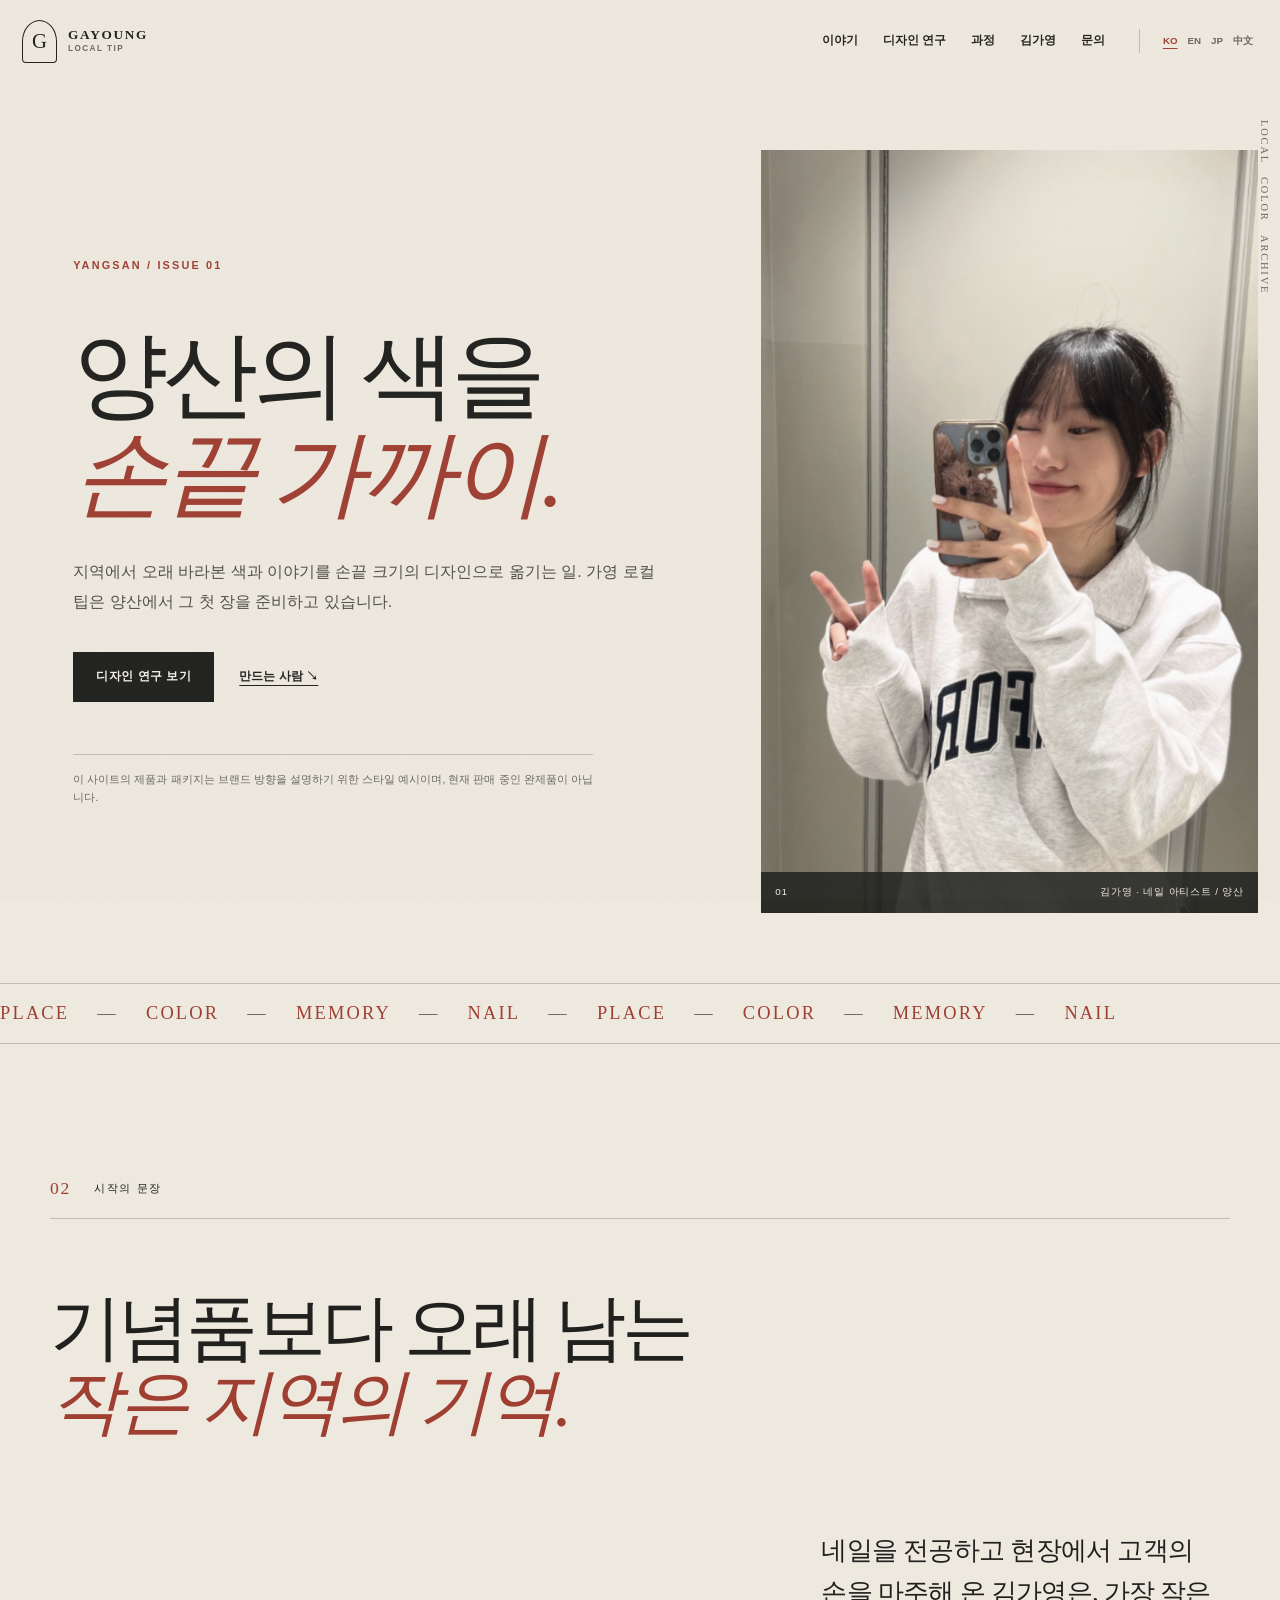
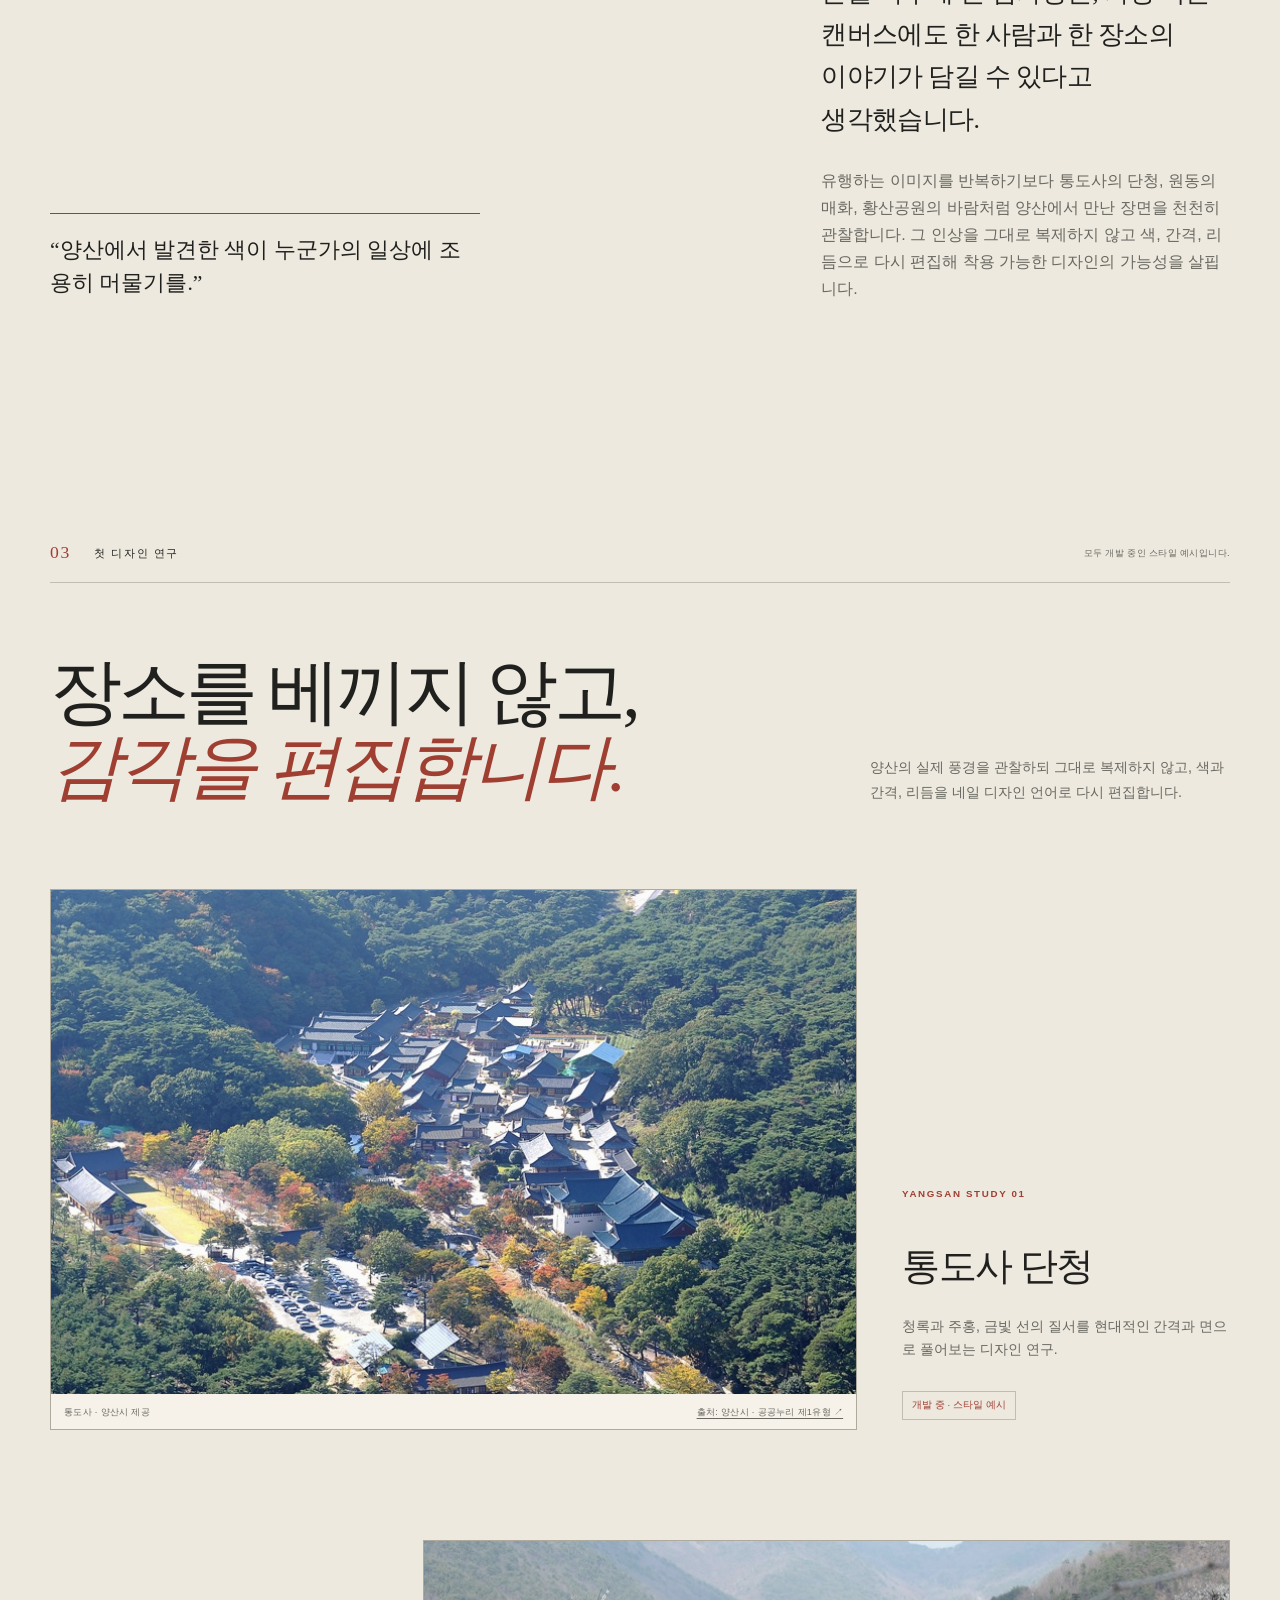
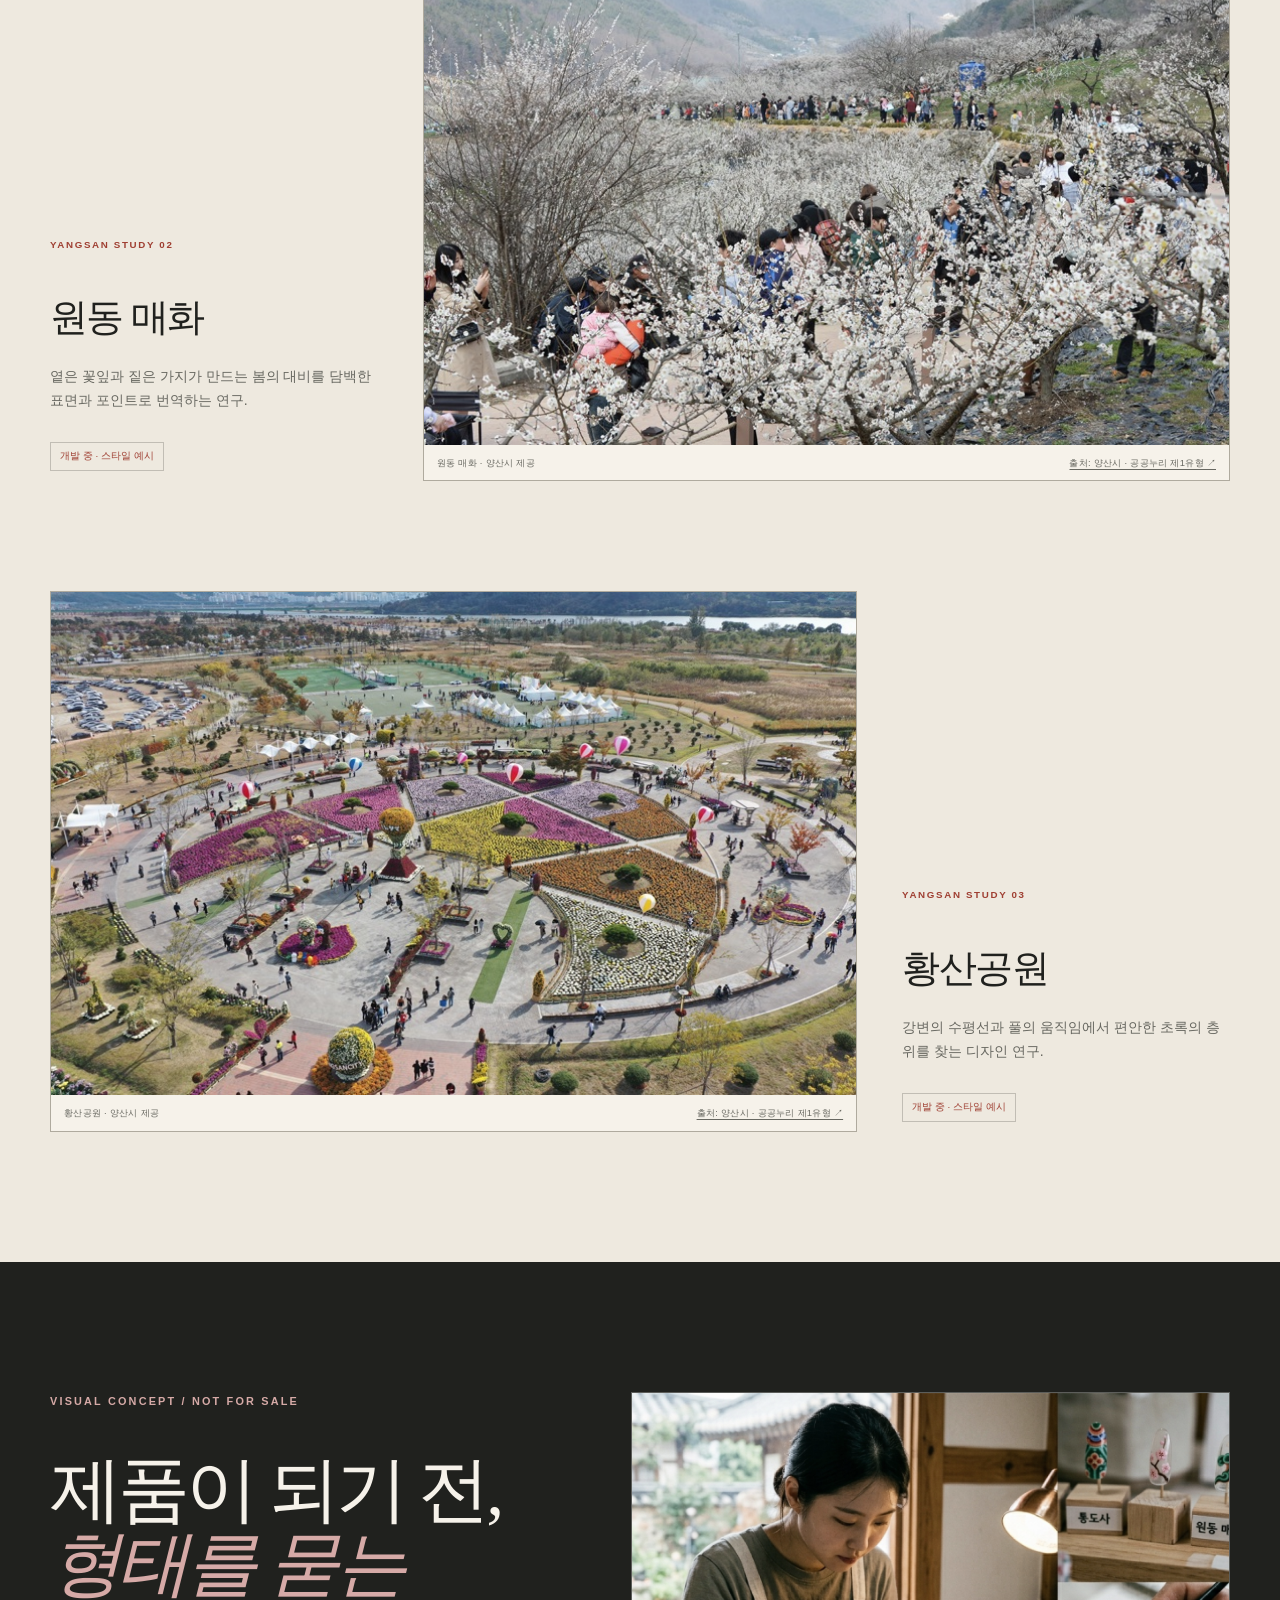
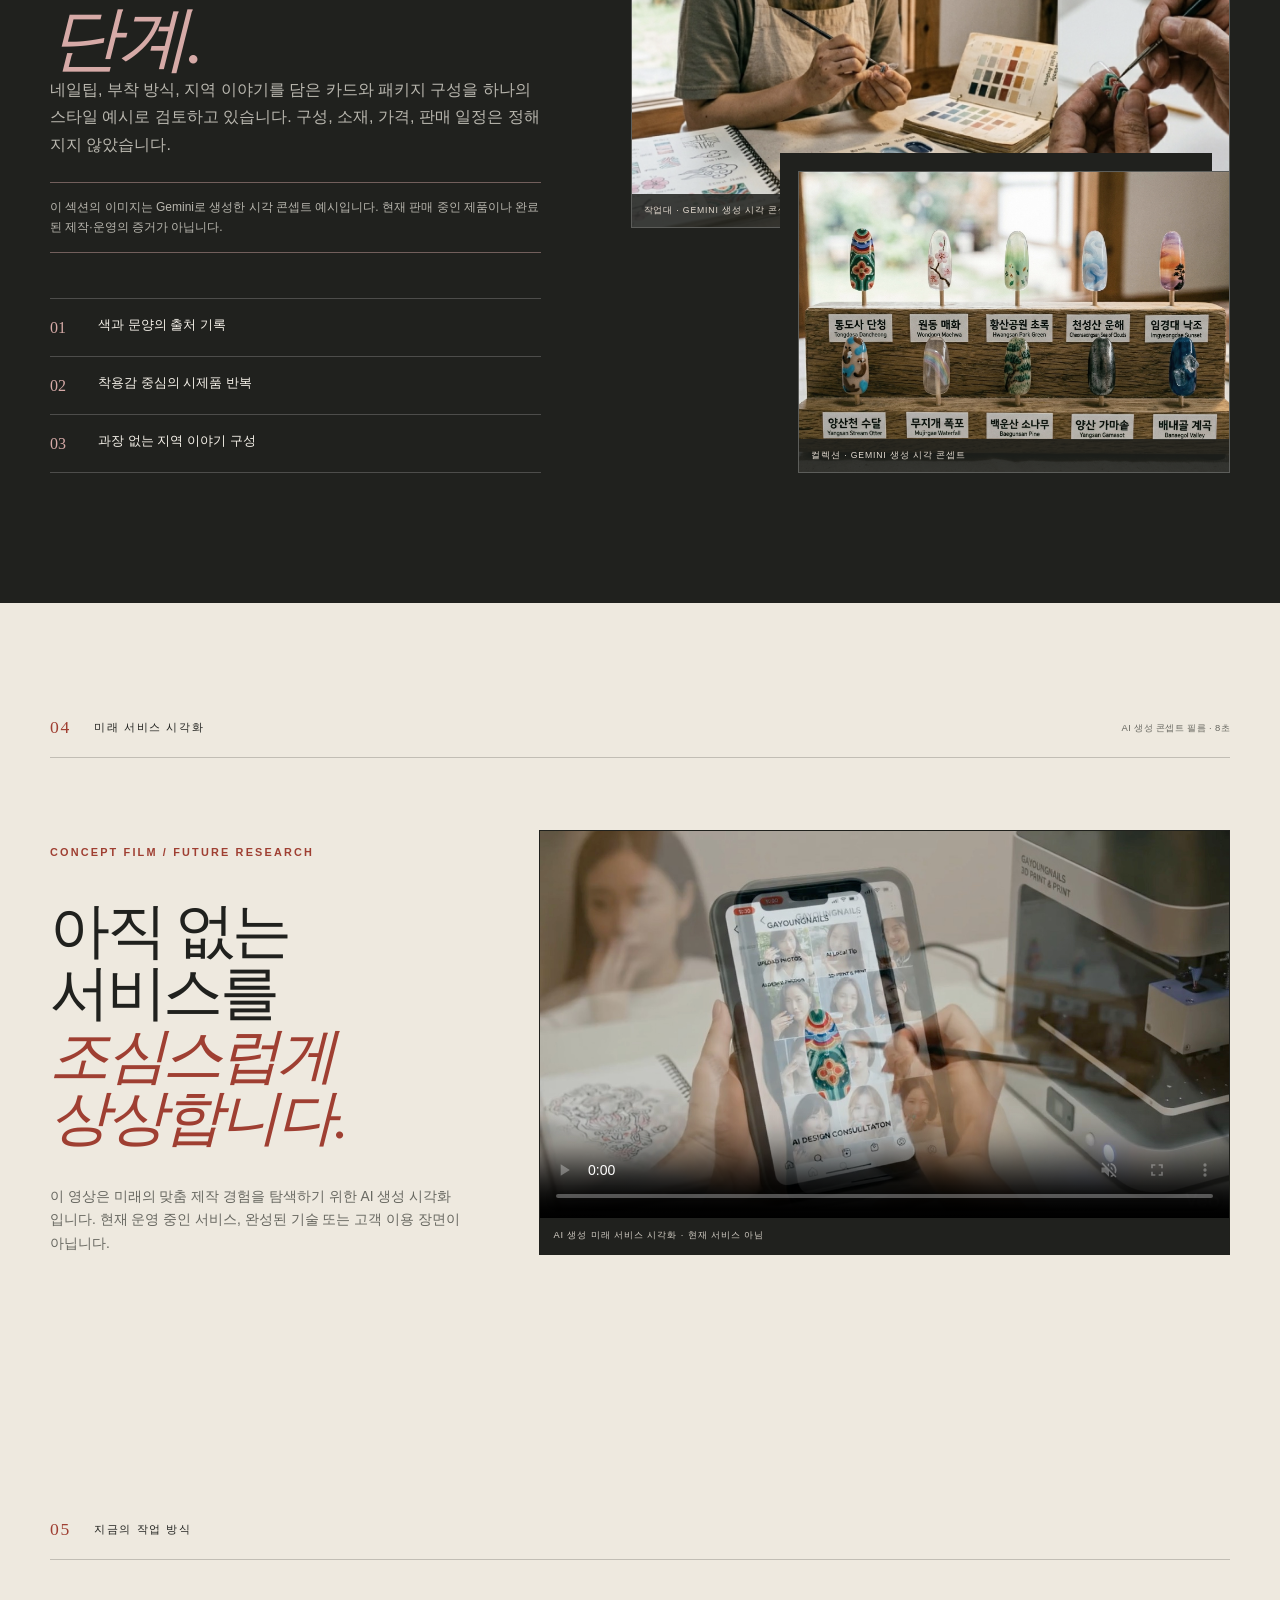
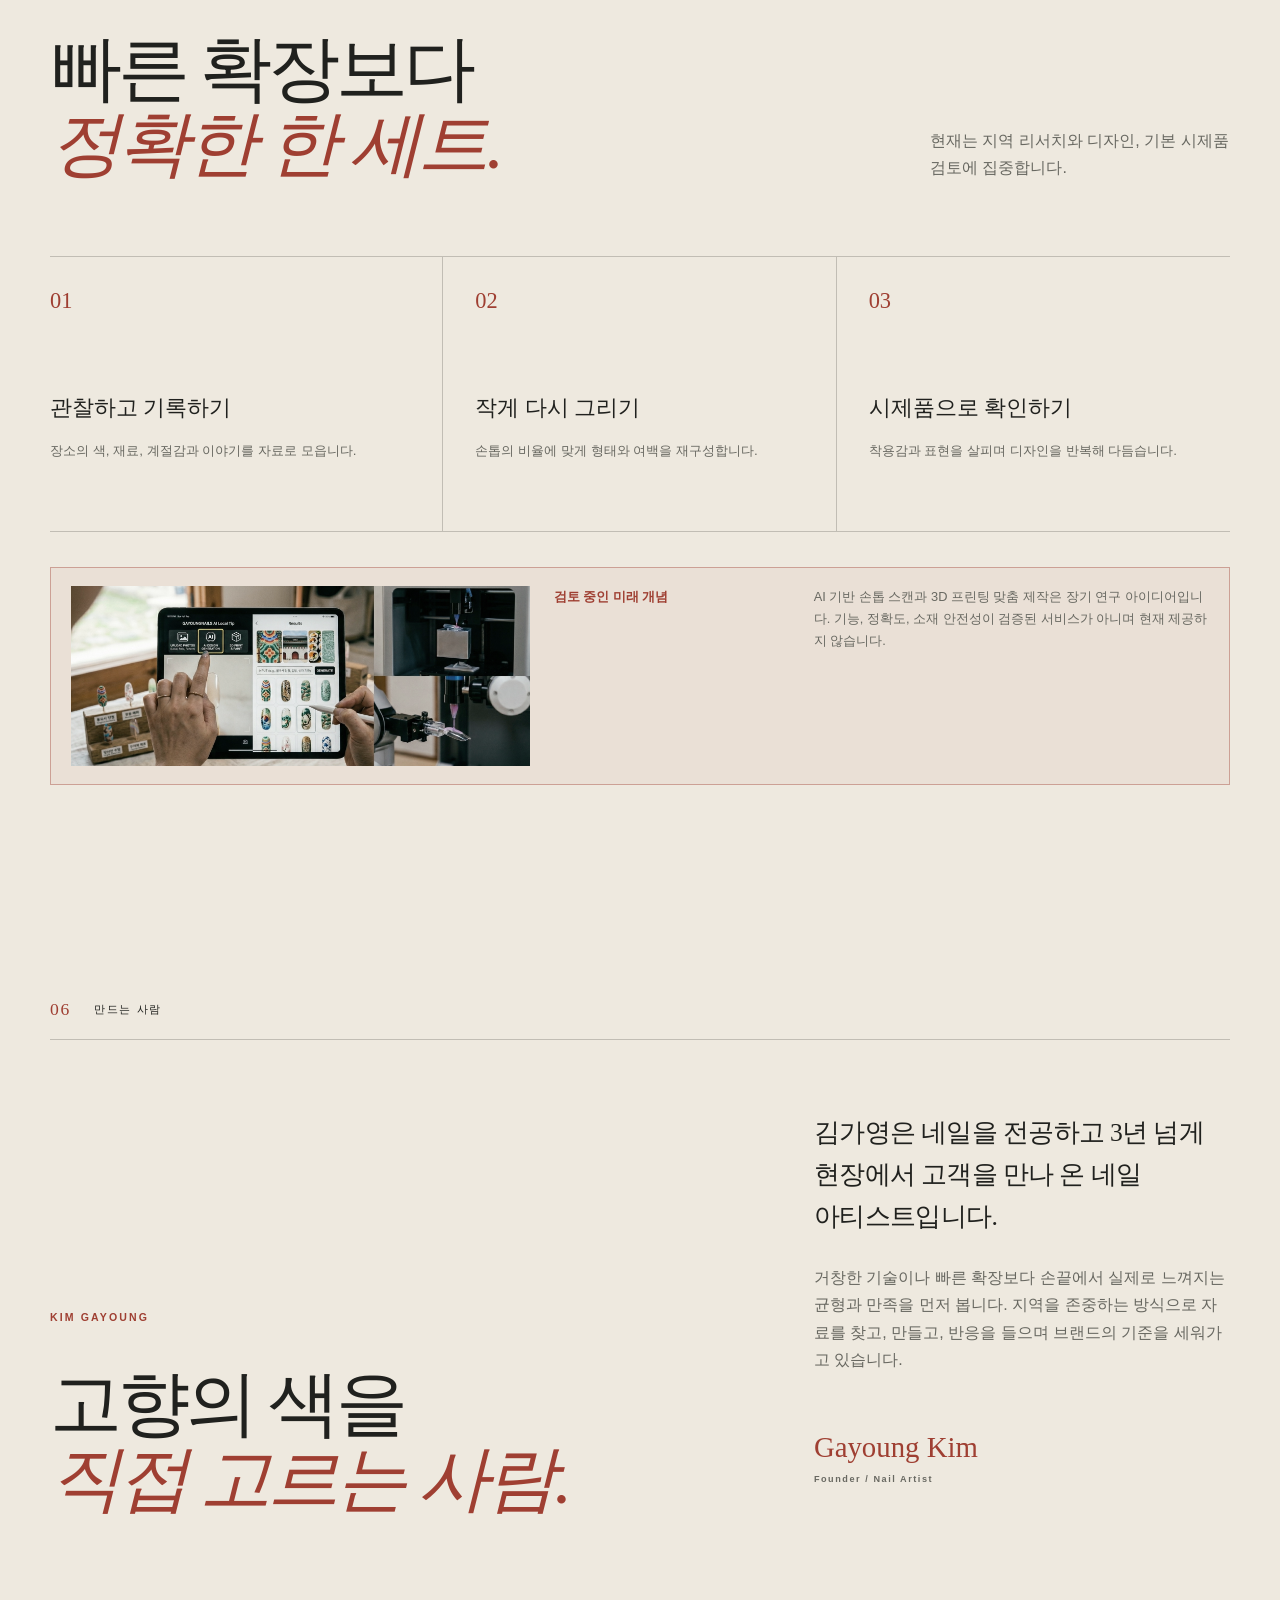
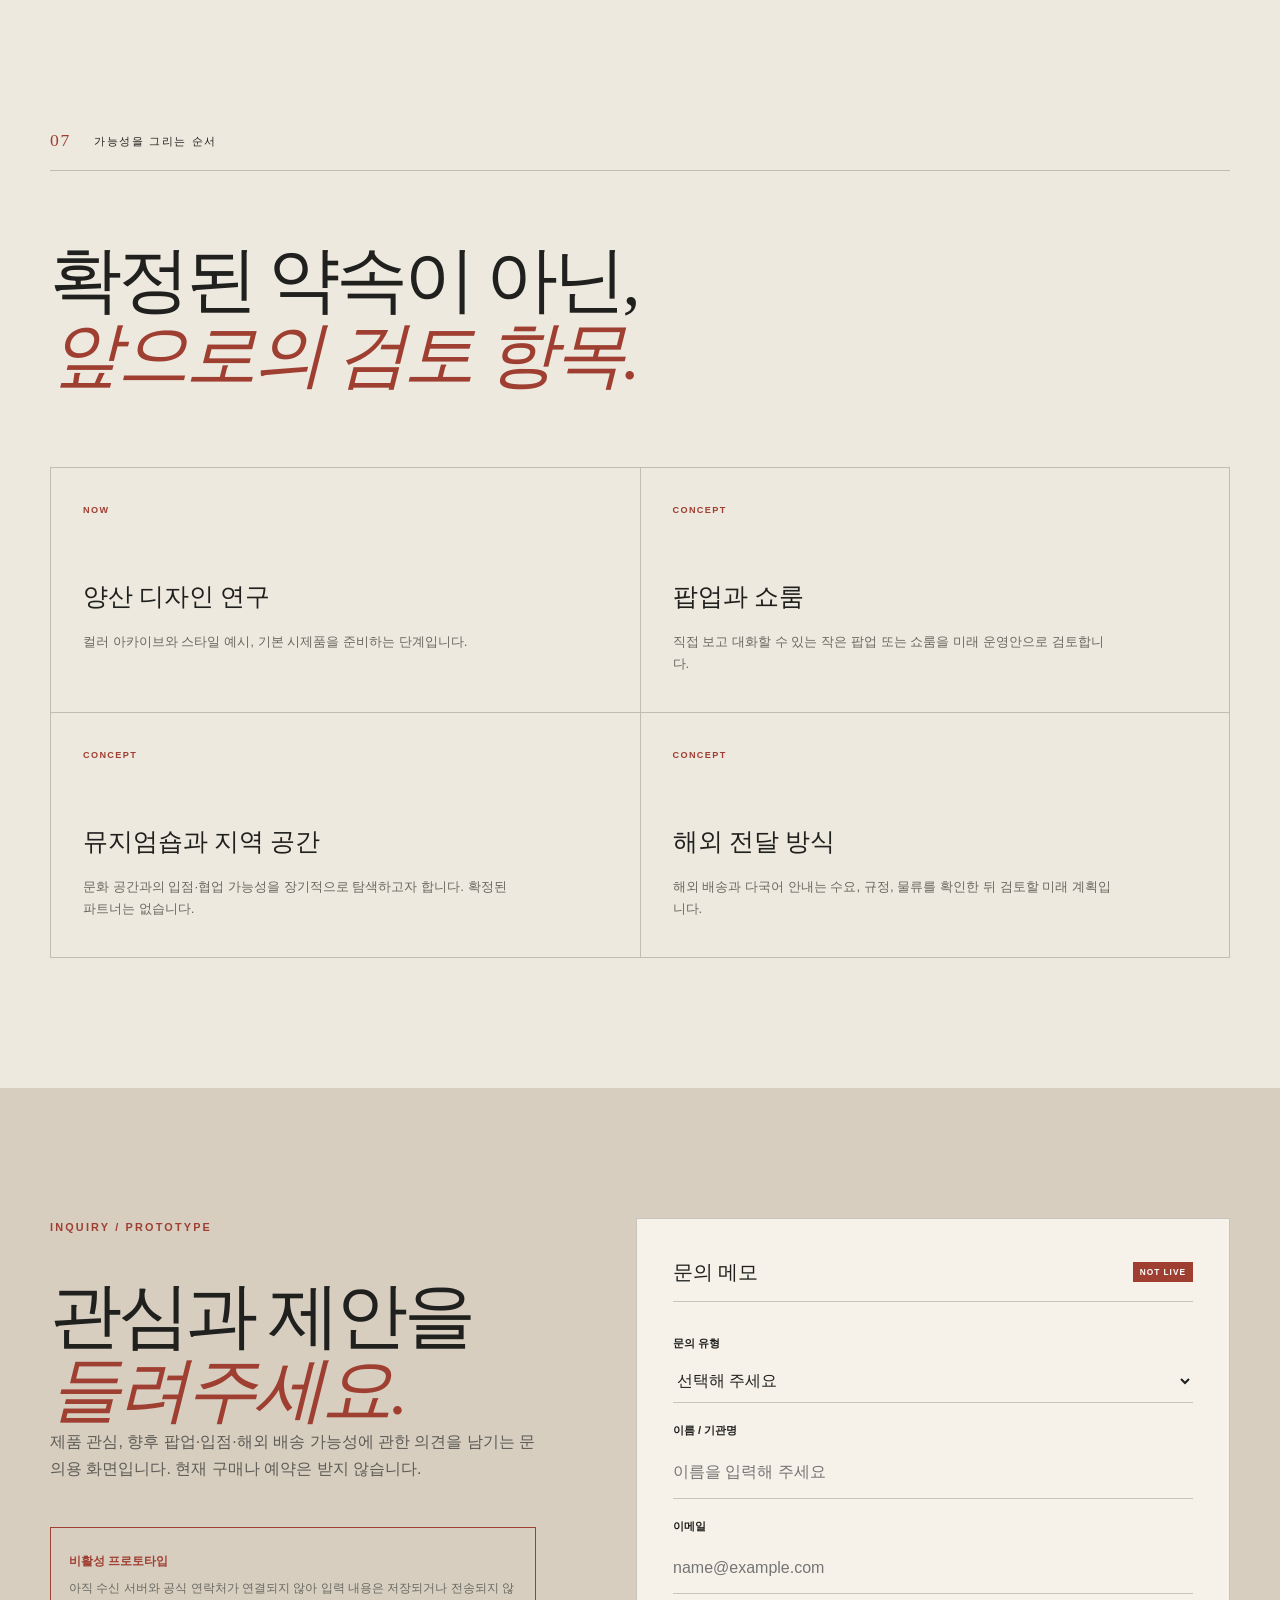
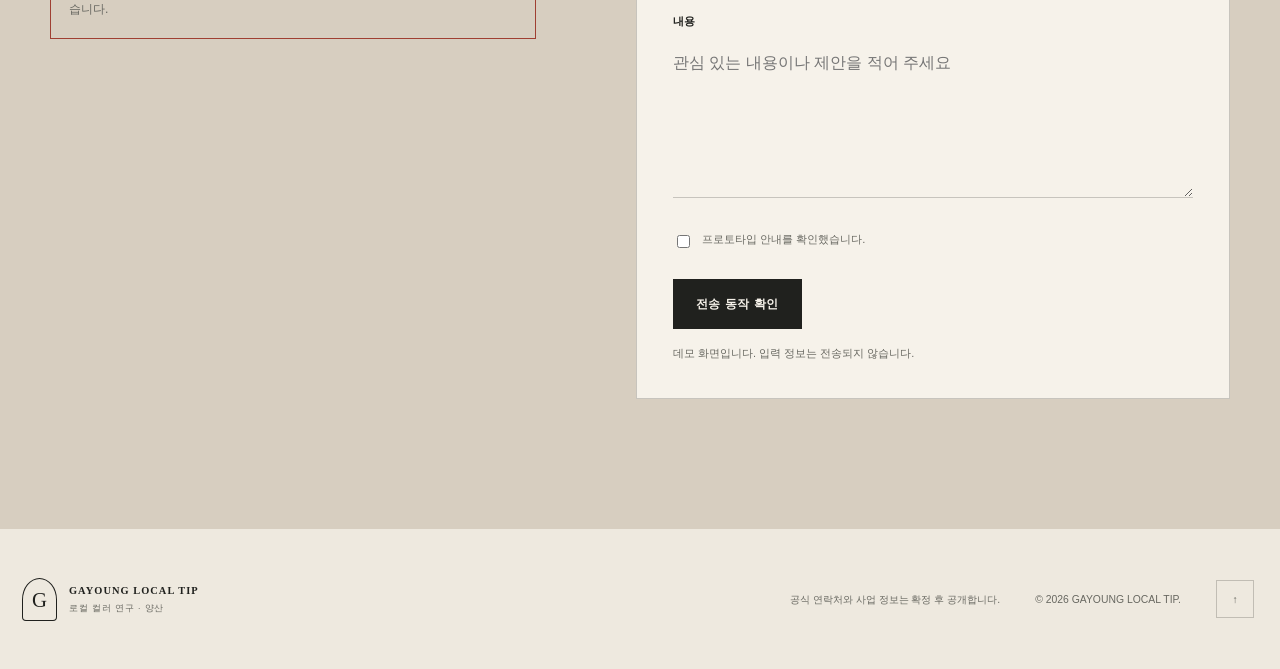
==== index.html @ 5ed727e4 "Prepare Gayoung Local Tip public site for deployment" ====
<!doctype html>
<html lang="ko">
<head>
  <meta charset="utf-8">
  <meta name="viewport" content="width=device-width, initial-scale=1">
  <title>가영 로컬 팁 — 양산의 색을 손끝 가까이</title>
  <meta name="description" content="양산의 색과 이야기를 네일 디자인으로 연구하는 가영 로컬 팁의 브랜드 소개와 문의용 프로토타입입니다.">
  <meta name="theme-color" content="#eee9df">
  <link rel="canonical" href="https://gayoungnail.com/">
  <meta property="og:type" content="website">
  <meta property="og:url" content="https://gayoungnail.com/">
  <meta property="og:title" content="가영 로컬 팁 — 양산의 색을 손끝 가까이">
  <meta property="og:description" content="양산의 색과 이야기를 손끝 크기의 디자인으로 연구합니다.">
  <meta property="og:image" content="https://gayoungnail.com/images/product-collection.jpg">
  <link rel="icon" href="assets/favicon.svg" type="image/svg+xml">
  <link rel="stylesheet" href="styles.css">
  <script src="app.js" defer></script>
</head>
<body>
  <a class="skip-link" href="#main" data-i18n="skip">본문으로 바로가기</a>

  <header class="site-header" id="top">
    <div class="nav-shell">
      <a class="brand" href="#top" data-i18n-aria="homeLabel" aria-label="가영 로컬 팁 홈">
        <span class="brand-mark">G</span>
        <span class="brand-name">GAYOUNG<br><small>LOCAL TIP</small></span>
      </a>

      <button class="menu-toggle" type="button" aria-expanded="false" aria-controls="site-nav">
        <span></span><span></span><span class="sr-only" data-i18n="menu">메뉴</span>
      </button>

      <nav id="site-nav" aria-label="주요 메뉴" data-i18n-aria="navLabel">
        <a href="#story" data-i18n="navStory">이야기</a>
        <a href="#studies" data-i18n="navStudies">디자인 연구</a>
        <a href="#process" data-i18n="navProcess">과정</a>
        <a href="#founder" data-i18n="navFounder">김가영</a>
        <a href="#inquiry" data-i18n="navInquiry">문의</a>
      </nav>

      <div class="language" aria-label="언어 선택" data-i18n-aria="languageLabel">
        <button class="active" type="button" data-lang="ko" aria-pressed="true">KO</button>
        <button type="button" data-lang="en" aria-pressed="false">EN</button>
        <button type="button" data-lang="ja" aria-pressed="false">JP</button>
        <button type="button" data-lang="zh-CN" aria-pressed="false">中文</button>
      </div>
    </div>
  </header>

  <main id="main">
    <section class="hero" aria-labelledby="hero-title">
      <div class="hero-copy reveal">
        <p class="issue">YANGSAN / ISSUE 01</p>
        <h1 id="hero-title" data-i18n-html="heroTitle"><span class="title-line">양산의 색을</span><span class="title-line"><em>손끝 가까이.</em></span></h1>
        <p class="hero-lead" data-i18n="heroLead">지역에서 오래 바라본 색과 이야기를 손끝 크기의 디자인으로 옮기는 일. 가영 로컬 팁은 양산에서 그 첫 장을 준비하고 있습니다.</p>
        <div class="hero-actions">
          <a class="button dark" href="#studies" data-i18n="heroPrimary">디자인 연구 보기</a>
          <a class="text-link" href="#founder" data-i18n="heroSecondary">만드는 사람 ↘</a>
        </div>
        <p class="proof-note" data-i18n="heroNote">이 사이트의 제품과 패키지는 브랜드 방향을 설명하기 위한 스타일 예시이며, 현재 판매 중인 완제품이 아닙니다.</p>
      </div>

      <figure class="hero-portrait reveal">
        <div class="portrait-frame">
          <img src="images/gayoung-founder.jpg" alt="네일 아티스트 김가영의 초상" data-i18n-alt="founderAlt" width="1200" height="1842">
        </div>
        <figcaption><span>01</span><span data-i18n="portraitCaption">김가영 · 네일 아티스트 / 양산</span></figcaption>
      </figure>

      <div class="hero-index" aria-hidden="true"><span>LOCAL</span><span>COLOR</span><span>ARCHIVE</span></div>
    </section>

    <section class="ticker" aria-label="브랜드 키워드">
      <div><span>PLACE</span><i>—</i><span>COLOR</span><i>—</i><span>MEMORY</span><i>—</i><span>NAIL</span><i>—</i><span>PLACE</span><i>—</i><span>COLOR</span><i>—</i><span>MEMORY</span><i>—</i><span>NAIL</span></div>
    </section>

    <section class="story section" id="story">
      <header class="section-label reveal">
        <span>02</span>
        <p data-i18n="storyLabel">시작의 문장</p>
      </header>
      <div class="story-layout">
        <h2 class="reveal" data-i18n-html="storyTitle"><span class="title-line">기념품보다 오래 남는</span><span class="title-line"><em>작은 지역의 기억.</em></span></h2>
        <div class="story-copy reveal">
          <p class="lead" data-i18n="storyLead">네일을 전공하고 현장에서 고객의 손을 마주해 온 김가영은, 가장 작은 캔버스에도 한 사람과 한 장소의 이야기가 담길 수 있다고 생각했습니다.</p>
          <p data-i18n="storyBody">유행하는 이미지를 반복하기보다 통도사의 단청, 원동의 매화, 황산공원의 바람처럼 양산에서 만난 장면을 천천히 관찰합니다. 그 인상을 그대로 복제하지 않고 색, 간격, 리듬으로 다시 편집해 착용 가능한 디자인의 가능성을 살핍니다.</p>
        </div>
        <blockquote class="reveal" data-i18n="storyQuote">“양산에서 발견한 색이 누군가의 일상에 조용히 머물기를.”</blockquote>
      </div>
    </section>

    <section class="studies section" id="studies">
      <header class="section-label reveal">
        <span>03</span>
        <p data-i18n="studiesLabel">첫 디자인 연구</p>
        <small data-i18n="studiesAside">모두 개발 중인 스타일 예시입니다.</small>
      </header>

      <div class="studies-intro reveal">
        <h2 data-i18n-html="studiesTitle"><span class="title-line">장소를 베끼지 않고,</span><span class="title-line"><em>감각을 편집합니다.</em></span></h2>
        <p data-i18n="studiesIntro">양산의 실제 풍경을 관찰하되 그대로 복제하지 않고, 색과 간격, 리듬을 네일 디자인 언어로 다시 편집합니다.</p>
      </div>

      <div class="study-list">
        <article class="study study-a reveal">
          <figure class="study-art place-photo"><img src="images/place-tongdosa.jpg" alt="통도사의 단청과 건축 색채" data-i18n-alt="place1Alt" width="800" height="500" loading="lazy"><figcaption><span data-i18n="place1Caption">통도사 · 양산시 제공</span><a href="https://www.yangsan.go.kr/job/contents.do?mid=0303070105" target="_blank" rel="license noopener" data-i18n="photoLicense">출처: 양산시 · 공공누리 제1유형 ↗</a></figcaption></figure>
          <div class="study-copy"><p>YANGSAN STUDY 01</p><h3 data-i18n="study1Title">통도사 단청</h3><p data-i18n="study1Body">청록과 주홍, 금빛 선의 질서를 현대적인 간격과 면으로 풀어보는 디자인 연구.</p><span class="tag" data-i18n="development">개발 중 · 스타일 예시</span></div>
        </article>

        <article class="study study-b reveal">
          <figure class="study-art place-photo"><img src="images/place-wondong.jpg" alt="원동의 매화가 핀 봄 풍경" data-i18n-alt="place2Alt" width="800" height="500" loading="lazy"><figcaption><span data-i18n="place2Caption">원동 매화 · 양산시 제공</span><a href="https://www.yangsan.go.kr/job/contents.do?mid=0303070105" target="_blank" rel="license noopener" data-i18n="photoLicense">출처: 양산시 · 공공누리 제1유형 ↗</a></figcaption></figure>
          <div class="study-copy"><p>YANGSAN STUDY 02</p><h3 data-i18n="study2Title">원동 매화</h3><p data-i18n="study2Body">옅은 꽃잎과 짙은 가지가 만드는 봄의 대비를 담백한 표면과 포인트로 번역하는 연구.</p><span class="tag" data-i18n="development">개발 중 · 스타일 예시</span></div>
        </article>

        <article class="study study-c reveal">
          <figure class="study-art place-photo"><img src="images/place-hwangsan.jpg" alt="황산공원의 강변과 초록 풍경" data-i18n-alt="place3Alt" width="800" height="500" loading="lazy"><figcaption><span data-i18n="place3Caption">황산공원 · 양산시 제공</span><a href="https://www.yangsan.go.kr/job/contents.do?mid=0303070105" target="_blank" rel="license noopener" data-i18n="photoLicense">출처: 양산시 · 공공누리 제1유형 ↗</a></figcaption></figure>
          <div class="study-copy"><p>YANGSAN STUDY 03</p><h3 data-i18n="study3Title">황산공원</h3><p data-i18n="study3Body">강변의 수평선과 풀의 움직임에서 편안한 초록의 층위를 찾는 디자인 연구.</p><span class="tag" data-i18n="development">개발 중 · 스타일 예시</span></div>
        </article>
      </div>
    </section>

    <section class="object-study" aria-labelledby="object-title">
      <div class="object-inner section">
        <div class="object-copy reveal">
          <p class="kicker">VISUAL CONCEPT / NOT FOR SALE</p>
          <h2 id="object-title" data-i18n-html="objectTitle"><span class="title-line">제품이 되기 전,</span><span class="title-line"><em>형태를 묻는 단계.</em></span></h2>
          <p data-i18n="objectBody">네일팁, 부착 방식, 지역 이야기를 담은 카드와 패키지 구성을 하나의 스타일 예시로 검토하고 있습니다. 구성, 소재, 가격, 판매 일정은 정해지지 않았습니다.</p>
          <p class="concept-disclosure" data-i18n="conceptDisclosure">이 섹션의 이미지는 Gemini로 생성한 시각 콘셉트 예시입니다. 현재 판매 중인 제품이나 완료된 제작·운영의 증거가 아닙니다.</p>
          <dl>
            <div><dt>01</dt><dd data-i18n="object1">색과 문양의 출처 기록</dd></div>
            <div><dt>02</dt><dd data-i18n="object2">착용감 중심의 시제품 반복</dd></div>
            <div><dt>03</dt><dd data-i18n="object3">과장 없는 지역 이야기 구성</dd></div>
          </dl>
        </div>
        <div class="concept-gallery reveal" aria-label="Gemini 생성 제품 시각 콘셉트 예시" data-i18n-aria="packageLabel">
          <figure class="concept-image concept-image-main"><img src="images/product-workbench.jpg" alt="작업대 위 네일 디자인 도구와 콘셉트 오브젝트" data-i18n-alt="workbenchAlt" width="1800" height="982" loading="lazy"><figcaption data-i18n="workbenchCaption">WORKBENCH · GEMINI-GENERATED VISUAL CONCEPT</figcaption></figure>
          <figure class="concept-image concept-image-detail"><img src="images/product-collection.jpg" alt="양산의 색을 표현한 네일 컬렉션 콘셉트" data-i18n-alt="collectionAlt" width="2000" height="1091" loading="lazy"><figcaption data-i18n="collectionCaption">COLLECTION · GEMINI-GENERATED VISUAL CONCEPT</figcaption></figure>
        </div>
      </div>
    </section>

    <section class="concept-film section" aria-labelledby="film-title">
      <header class="section-label reveal"><span>04</span><p data-i18n="filmLabel">미래 서비스 시각화</p><small data-i18n="filmAside">AI 생성 콘셉트 필름 · 8초</small></header>
      <div class="film-layout">
        <div class="film-copy reveal"><p class="kicker">CONCEPT FILM / FUTURE RESEARCH</p><h2 id="film-title" data-i18n-html="filmTitle"><span class="title-line">아직 없는 서비스를</span><span class="title-line"><em>조심스럽게 상상합니다.</em></span></h2><p data-i18n="filmBody">이 영상은 미래의 맞춤 제작 경험을 탐색하기 위한 AI 생성 시각화입니다. 현재 운영 중인 서비스, 완성된 기술 또는 고객 이용 장면이 아닙니다.</p></div>
        <figure class="film-frame reveal"><video controls muted playsinline preload="metadata" poster="images/concept-film-poster.jpg" aria-label="AI 생성 미래 서비스 콘셉트 필름" data-i18n-aria="filmAria"><source src="media/gayoung-concept-film.mp4" type="video/mp4"><span data-i18n="videoFallback">브라우저에서 영상을 재생할 수 없습니다.</span></video><figcaption data-i18n="filmCaption">AI-generated future-service visualization · not a current service</figcaption></figure>
      </div>
    </section>

    <section class="process section" id="process">
      <header class="section-label reveal">
        <span>05</span>
        <p data-i18n="processLabel">지금의 작업 방식</p>
      </header>
      <div class="process-head reveal">
        <h2 data-i18n-html="processTitle"><span class="title-line">빠른 확장보다</span><span class="title-line"><em>정확한 한 세트.</em></span></h2>
        <p data-i18n="processIntro">현재는 지역 리서치와 디자인, 기본 시제품 검토에 집중합니다.</p>
      </div>
      <ol class="process-grid">
        <li class="reveal"><span>01</span><h3 data-i18n="process1Title">관찰하고 기록하기</h3><p data-i18n="process1Body">장소의 색, 재료, 계절감과 이야기를 자료로 모읍니다.</p></li>
        <li class="reveal"><span>02</span><h3 data-i18n="process2Title">작게 다시 그리기</h3><p data-i18n="process2Body">손톱의 비율에 맞게 형태와 여백을 재구성합니다.</p></li>
        <li class="reveal"><span>03</span><h3 data-i18n="process3Title">시제품으로 확인하기</h3><p data-i18n="process3Body">착용감과 표현을 살피며 디자인을 반복해 다듬습니다.</p></li>
      </ol>
      <aside class="future-note reveal">
        <img src="images/future-ai-print-concept.jpg" alt="AI 손톱 스캔과 3D 프린팅을 상상한 미래 연구 콘셉트" data-i18n-alt="futureAlt" width="1800" height="982" loading="lazy">
        <p><strong data-i18n="futureTitle">검토 중인 미래 개념</strong><span data-i18n="futureBody">AI 기반 손톱 스캔과 3D 프린팅 맞춤 제작은 장기 연구 아이디어입니다. 기능, 정확도, 소재 안전성이 검증된 서비스가 아니며 현재 제공하지 않습니다.</span></p>
      </aside>
    </section>

    <section class="founder section" id="founder">
      <header class="section-label reveal">
        <span>06</span>
        <p data-i18n="founderLabel">만드는 사람</p>
      </header>
      <div class="founder-layout">
        <div class="founder-name reveal"><p>KIM GAYOUNG</p><h2 data-i18n-html="founderTitle"><span class="title-line">고향의 색을</span><span class="title-line"><em>직접 고르는 사람.</em></span></h2></div>
        <div class="founder-text reveal"><p class="lead" data-i18n="founderLead">김가영은 네일을 전공하고 3년 넘게 현장에서 고객을 만나 온 네일 아티스트입니다.</p><p data-i18n="founderBody">거창한 기술이나 빠른 확장보다 손끝에서 실제로 느껴지는 균형과 만족을 먼저 봅니다. 지역을 존중하는 방식으로 자료를 찾고, 만들고, 반응을 들으며 브랜드의 기준을 세워가고 있습니다.</p><p class="signature">Gayoung Kim <span>Founder / Nail Artist</span></p></div>
      </div>
    </section>

    <section class="plans section" aria-labelledby="plans-title">
      <header class="section-label reveal"><span>07</span><p data-i18n="plansLabel">가능성을 그리는 순서</p></header>
      <h2 id="plans-title" class="reveal" data-i18n-html="plansTitle"><span class="title-line">확정된 약속이 아닌,</span><span class="title-line"><em>앞으로의 검토 항목.</em></span></h2>
      <div class="plan-grid">
        <article class="reveal"><span>NOW</span><h3 data-i18n="plan1Title">양산 디자인 연구</h3><p data-i18n="plan1Body">컬러 아카이브와 스타일 예시, 기본 시제품을 준비하는 단계입니다.</p></article>
        <article class="reveal"><span>CONCEPT</span><h3 data-i18n="plan2Title">팝업과 쇼룸</h3><p data-i18n="plan2Body">직접 보고 대화할 수 있는 작은 팝업 또는 쇼룸을 미래 운영안으로 검토합니다.</p></article>
        <article class="reveal"><span>CONCEPT</span><h3 data-i18n="plan3Title">뮤지엄숍과 지역 공간</h3><p data-i18n="plan3Body">문화 공간과의 입점·협업 가능성을 장기적으로 탐색하고자 합니다. 확정된 파트너는 없습니다.</p></article>
        <article class="reveal"><span>CONCEPT</span><h3 data-i18n="plan4Title">해외 전달 방식</h3><p data-i18n="plan4Body">해외 배송과 다국어 안내는 수요, 규정, 물류를 확인한 뒤 검토할 미래 계획입니다.</p></article>
      </div>
    </section>

    <section class="inquiry" id="inquiry">
      <div class="inquiry-inner section">
        <div class="inquiry-copy reveal">
          <p class="kicker">INQUIRY / PROTOTYPE</p>
          <h2 data-i18n-html="inquiryTitle"><span class="title-line">관심과 제안을</span><span class="title-line"><em>들려주세요.</em></span></h2>
          <p data-i18n="inquiryBody">제품 관심, 향후 팝업·입점·해외 배송 가능성에 관한 의견을 남기는 문의용 화면입니다. 현재 구매나 예약은 받지 않습니다.</p>
          <div class="notice"><strong data-i18n="prototypeTitle">비활성 프로토타입</strong><p data-i18n="prototypeBody">아직 수신 서버와 공식 연락처가 연결되지 않아 입력 내용은 저장되거나 전송되지 않습니다.</p></div>
        </div>

        <form class="inquiry-form reveal" id="inquiry-form" novalidate>
          <p class="form-top"><span data-i18n="formHeading">문의 메모</span><b>NOT LIVE</b></p>
          <label><span data-i18n="formType">문의 유형</span><select name="type" required><option value="" data-i18n="formSelect">선택해 주세요</option><option value="product" data-i18n="formProduct">제품 관심</option><option value="popup" data-i18n="formPopup">향후 팝업·쇼룸 제안</option><option value="placement" data-i18n="formPlacement">향후 입점·협업 제안</option><option value="delivery" data-i18n="formDelivery">향후 해외 배송 관심</option><option value="other" data-i18n="formOther">기타</option></select></label>
          <label><span data-i18n="formName">이름 / 기관명</span><input name="name" autocomplete="name" required data-i18n-placeholder="namePlaceholder" placeholder="이름을 입력해 주세요"></label>
          <label><span data-i18n="formEmail">이메일</span><input type="email" name="email" autocomplete="email" required placeholder="name@example.com"></label>
          <label><span data-i18n="formMessage">내용</span><textarea name="message" rows="5" required data-i18n-placeholder="messagePlaceholder" placeholder="관심 있는 내용이나 제안을 적어 주세요"></textarea></label>
          <label class="consent"><input type="checkbox" required><span data-i18n="formConsent">프로토타입 안내를 확인했습니다.</span></label>
          <button class="button dark" type="submit" data-i18n="formSubmit">전송 동작 확인</button>
          <p class="form-status" id="form-status" role="status" aria-live="polite" data-i18n="formStatus">데모 화면입니다. 입력 정보는 전송되지 않습니다.</p>
        </form>
      </div>
    </section>
  </main>

  <footer>
    <div class="footer-brand"><span class="brand-mark">G</span><div><strong>GAYOUNG LOCAL TIP</strong><small data-i18n="footerLine">LOCAL COLOR STUDY · YANGSAN</small></div></div>
    <p data-i18n="footerPending">공식 연락처와 사업 정보는 확정 후 공개합니다.</p>
    <p>© 2026 GAYOUNG LOCAL TIP.</p>
    <a href="#top" data-i18n-aria="topLabel" aria-label="맨 위로">↑</a>
  </footer>
</body>
</html>
---- styles.css ----
@charset "UTF-8";

:root{
  --paper:#eee9df;
  --paper-light:#f6f2ea;
  --ink:#20211e;
  --muted:#686861;
  --red:#9f3f32;
  --green:#405d52;
  --pink:#d6aaa7;
  --yellow:#cda75e;
  --line:rgba(32,33,30,.22);
  --serif:"Iowan Old Style","Palatino Linotype","Yu Mincho","Hiragino Mincho ProN","Noto Serif CJK KR","Noto Serif KR",Georgia,serif;
  --sans:-apple-system,BlinkMacSystemFont,"Apple SD Gothic Neo","Hiragino Kaku Gothic ProN","Yu Gothic","Microsoft YaHei","Noto Sans CJK KR","Noto Sans KR",Arial,sans-serif;
}

*{box-sizing:border-box}
html{scroll-behavior:smooth}
body{margin:0;background:var(--paper);color:var(--ink);font-family:var(--sans);font-size:16px;line-height:1.7;overflow-x:hidden}
body::before{position:fixed;inset:0;z-index:30;pointer-events:none;content:"";opacity:.07;background-image:url("data:image/svg+xml,%3Csvg xmlns='http://www.w3.org/2000/svg' width='120' height='120'%3E%3Cfilter id='n'%3E%3CfeTurbulence type='fractalNoise' baseFrequency='.85' numOctaves='3' stitchTiles='stitch'/%3E%3C/filter%3E%3Crect width='100%25' height='100%25' filter='url(%23n)' opacity='.7'/%3E%3C/svg%3E")}
a{color:inherit}
img{display:block;max-width:100%}
button,input,select,textarea{font:inherit}
button,a{-webkit-tap-highlight-color:transparent}
::selection{background:var(--pink);color:var(--ink)}
.sr-only{position:absolute;width:1px;height:1px;padding:0;margin:-1px;overflow:hidden;clip:rect(0,0,0,0);white-space:nowrap;border:0}
.skip-link{position:fixed;left:16px;top:-80px;z-index:100;padding:9px 14px;background:var(--ink);color:#fff;text-decoration:none}
.skip-link:focus{top:16px}
.section{width:min(1180px,calc(100% - 72px));margin-inline:auto;padding-block:130px}
.section-label{display:grid;grid-template-columns:44px 1fr auto;align-items:center;padding-bottom:14px;border-bottom:1px solid var(--line);margin-bottom:72px;font-size:.71rem;letter-spacing:.14em;text-transform:uppercase}
.section-label span{font-family:var(--serif);font-size:1.1rem;color:var(--red)}
.section-label p,.section-label small{margin:0}
.section-label small{color:var(--muted);letter-spacing:.04em;text-transform:none}
h1,h2,h3,p{margin-top:0}
h1,h2{font-family:var(--serif);font-weight:400;letter-spacing:-.055em;line-height:1.04;word-break:keep-all}
h1{font-size:clamp(4.2rem,7.4vw,7.8rem);margin-bottom:34px}
h2{font-size:clamp(3rem,5.6vw,5.8rem);margin-bottom:0}
h1 em,h2 em{color:var(--red);font-weight:400}
.title-line{display:block}
.lead{font-family:var(--serif);font-size:clamp(1.25rem,2vw,1.7rem);line-height:1.65;letter-spacing:-.025em;word-break:keep-all}
.kicker,.issue{font-size:.68rem;font-weight:700;letter-spacing:.2em}
.button{display:inline-flex;min-height:50px;align-items:center;justify-content:center;padding:0 22px;border:1px solid var(--ink);border-radius:0;background:transparent;color:var(--ink);font-size:.76rem;font-weight:700;letter-spacing:.04em;text-decoration:none;cursor:pointer;transition:background .2s,color .2s,transform .2s}
.button:hover{transform:translateY(-2px)}
.button.dark{background:var(--ink);color:var(--paper-light)}
.button.dark:hover{background:var(--red);border-color:var(--red)}
.text-link{font-size:.78rem;font-weight:700;text-underline-offset:5px}
.reveal{opacity:0;transform:translateY(16px);transition:opacity .75s ease,transform .75s ease}
.reveal.visible{opacity:1;transform:none}

.site-header{position:fixed;inset:0 0 auto;z-index:20;border-bottom:1px solid transparent;transition:background .25s,border-color .25s}
.site-header.scrolled{background:rgba(238,233,223,.92);border-color:var(--line);backdrop-filter:blur(14px)}
.nav-shell{width:min(1340px,calc(100% - 44px));height:82px;margin:auto;display:flex;align-items:center;gap:34px}
.brand{display:flex;align-items:center;gap:11px;margin-right:auto;text-decoration:none;line-height:.85}
.brand-mark{width:35px;height:43px;display:grid;place-items:center;border:1px solid var(--ink);border-radius:50% 50% 4px 4px;font-family:var(--serif);font-size:1.3rem}
.brand-name{font-family:var(--serif);font-size:.83rem;font-weight:700;letter-spacing:.13em}
.brand-name small{font-family:var(--sans);font-size:.51rem;letter-spacing:.18em;color:var(--muted)}
nav{display:flex;align-items:center;gap:25px}
nav a{font-size:.72rem;font-weight:700;text-decoration:none}
nav a::after{display:block;width:0;height:1px;background:var(--red);content:"";transition:width .2s}
nav a:hover::after,nav a:focus-visible::after{width:100%}
.language{display:flex;align-items:center;border-left:1px solid var(--line);padding-left:18px}
.language button{padding:4px 5px;border:0;background:none;color:var(--muted);font-size:.61rem;font-weight:800;cursor:pointer}
.language button.active{color:var(--red);text-decoration:underline;text-underline-offset:4px}
.menu-toggle{display:none;border:0;background:none}

.hero{position:relative;min-height:860px;width:min(1340px,calc(100% - 44px));margin:auto;padding:150px 0 70px;display:grid;grid-template-columns:1.02fr .78fr;gap:clamp(50px,7vw,120px);align-items:center}
.hero-copy{padding-left:clamp(0px,4vw,70px)}
.issue{margin-bottom:52px;color:var(--red)}
.hero-lead{max-width:590px;margin-bottom:0;color:#50514b;font-size:1rem;line-height:1.85;word-break:keep-all}
.hero-actions{display:flex;align-items:center;gap:25px;margin-top:35px}
.proof-note{max-width:520px;margin:52px 0 0;padding-top:15px;border-top:1px solid var(--line);color:var(--muted);font-size:.7rem;line-height:1.65}
.hero-portrait{position:relative;margin:0;align-self:stretch;min-height:620px}
.portrait-frame{height:100%;overflow:hidden;background:#b8aea0}
.portrait-frame img{width:100%;height:100%;object-fit:cover;object-position:center 28%;filter:saturate(.84) contrast(.98)}
.hero-portrait figcaption{position:absolute;right:0;bottom:0;left:0;display:flex;justify-content:space-between;gap:20px;padding:12px 14px;background:rgba(32,33,30,.88);color:#f4efe6;font-size:.62rem;letter-spacing:.08em}
.hero-index{position:absolute;right:-15px;top:120px;display:flex;gap:13px;writing-mode:vertical-rl;font-family:var(--serif);font-size:.65rem;letter-spacing:.18em;color:var(--muted)}
.ticker{overflow:hidden;border-block:1px solid var(--line);padding:14px 0;color:var(--red)}
.ticker>div{width:max-content;display:flex;align-items:center;gap:28px;font-family:var(--serif);font-size:1.15rem;letter-spacing:.12em;animation:marquee 32s linear infinite}
.ticker i{color:var(--muted);font-style:normal}
@keyframes marquee{to{transform:translateX(-50%)}}

.story-layout{display:grid;grid-template-columns:1.25fr .75fr;gap:90px}
.story-layout h2{grid-column:1/-1;max-width:1040px}
.story-copy{max-width:570px;grid-column:2}
.story-copy>p:not(.lead){color:var(--muted)}
.story-layout blockquote{align-self:end;max-width:430px;margin:0 0 18px;padding:20px 0 0;border-top:1px solid var(--red);font-family:var(--serif);font-size:1.35rem;line-height:1.55;grid-column:1;grid-row:2}

.studies{padding-top:90px}
.studies-intro{display:grid;grid-template-columns:1fr 360px;align-items:end;gap:70px;margin-bottom:85px}
.studies-intro p{margin:0;color:var(--muted);font-size:.9rem}
.study-list{display:grid;gap:110px}
.study{display:grid;grid-template-columns:minmax(0,1.6fr) minmax(280px,.65fr);gap:45px;align-items:end}
.study:nth-child(even){grid-template-columns:minmax(280px,.65fr) minmax(0,1.6fr)}
.study:nth-child(even) .study-art{grid-column:2;grid-row:1}
.study:nth-child(even) .study-copy{grid-column:1;grid-row:1}
.study-art{position:relative;min-height:500px;overflow:hidden;border:1px solid var(--line);background:#d7d0c3}
.place-photo{margin:0;display:grid;grid-template-rows:1fr auto}
.place-photo img{width:100%;height:100%;min-height:0;object-fit:cover;filter:saturate(.86) contrast(.98)}
.place-photo figcaption{display:flex;justify-content:space-between;gap:20px;padding:11px 13px;background:var(--paper-light);color:var(--muted);font-size:.59rem;line-height:1.45;letter-spacing:.03em}
.place-photo figcaption a{text-align:right;text-underline-offset:3px}
.slot-note{position:absolute;z-index:3;left:16px;top:15px;padding:5px 8px;background:rgba(246,242,234,.82);font-size:.55rem;letter-spacing:.12em}
.dancheong-motif,.plum-motif,.river-motif{position:absolute;inset:0}
.dancheong-motif{background:linear-gradient(90deg,transparent 0 7%,rgba(238,233,223,.8) 7% 8%,transparent 8% 92%,rgba(238,233,223,.8) 92% 93%,transparent 93%),repeating-radial-gradient(circle at 50% 82%,#355b56 0 28px,#c5a254 29px 43px,#9f3f32 44px 67px,#d8bd92 68px 85px)}
.dancheong-motif::after{position:absolute;inset:24% 32%;content:"";border:13px double var(--yellow);background:var(--red);transform:rotate(45deg)}
.plum-motif{background:linear-gradient(145deg,#553f3b,#bd837d 65%,#e2c7b8)}
.plum-motif::before,.plum-motif::after{position:absolute;content:"";width:170%;height:9px;left:-30%;top:55%;background:#453833;transform:rotate(-22deg);box-shadow:0 34px 0 #453833}
.plum-motif::after{width:38px;height:38px;left:62%;top:28%;border-radius:50%;background:#e9c5c6;box-shadow:-80px 74px 0 7px #d8a4a6,105px 105px 0 3px #efceca,175px -20px 0 #cb8f94}
.river-motif{background:linear-gradient(170deg,#d9cfaa 0 30%,#88967a 30.5% 58%,#3f665d 58.5%)}
.river-motif::after{position:absolute;left:-10%;right:-10%;bottom:24%;height:22%;border-top:2px solid rgba(255,255,255,.7);border-radius:50%;content:"";transform:rotate(-5deg);box-shadow:0 -16px 0 rgba(255,255,255,.22)}
.study-copy{padding-bottom:10px}
.study-copy>p:first-child{margin-bottom:32px;color:var(--red);font-size:.61rem;font-weight:700;letter-spacing:.17em}
.study-copy h3{margin-bottom:15px;font-family:var(--serif);font-size:clamp(2rem,3vw,3.1rem);font-weight:400;letter-spacing:-.04em}
.study-copy>p:not(:first-child){color:var(--muted);font-size:.88rem}
.tag{display:inline-block;margin-top:15px;padding:5px 9px;border:1px solid var(--line);font-size:.62rem;color:var(--red)}

.object-study{background:var(--ink);color:var(--paper-light)}
.object-inner{display:grid;grid-template-columns:.9fr 1.1fr;gap:90px;align-items:center}
.object-copy .kicker{color:var(--pink);margin-bottom:42px}
.object-copy h2 em{color:var(--pink)}
.object-copy>p:not(.kicker){max-width:570px;color:#b9b7af}
.object-copy .concept-disclosure{margin-top:24px;padding:14px 0;border-block:1px solid rgba(214,170,167,.45);color:#e2c5c2;font-size:.75rem}
.object-copy dl{margin:45px 0 0;border-top:1px solid rgba(255,255,255,.2)}
.object-copy dl div{display:grid;grid-template-columns:48px 1fr;padding:15px 0;border-bottom:1px solid rgba(255,255,255,.2)}
.object-copy dt{color:var(--pink);font-family:var(--serif)}
.object-copy dd{margin:0;font-size:.84rem}
.concept-gallery{display:grid;gap:18px;align-self:stretch}
.concept-image{position:relative;margin:0;overflow:hidden;border:1px solid rgba(255,255,255,.18);background:#383936}
.concept-image img{width:100%;height:100%;object-fit:cover;filter:saturate(.8)}
.concept-image-main{min-height:370px}
.concept-image-detail{width:72%;min-height:220px;margin:-75px 0 0 auto;box-shadow:-18px -18px 0 var(--ink)}
.concept-image figcaption{position:absolute;right:0;bottom:0;left:0;padding:9px 12px;background:rgba(32,33,30,.86);color:#e6ddd2;font-size:.54rem;letter-spacing:.1em}
.package-stage{position:relative;min-height:640px}
.package-card{position:absolute;display:flex;flex-direction:column;align-items:center;justify-content:center;background:#e8ddca;color:var(--ink);border:1px solid #baaa8d;box-shadow:20px 30px 50px rgba(0,0,0,.28)}
.package-card.back{width:310px;height:430px;left:5%;top:6%;transform:rotate(-8deg);background:#8a9b86;color:#f7f2e8}
.package-card.back strong{font-family:var(--serif);font-size:5rem;font-weight:400}
.package-card.back small,.package-card.back span{font-size:.55rem;letter-spacing:.18em}
.package-card.front{width:330px;height:455px;right:3%;bottom:4%;transform:rotate(7deg)}
.package-card.front img{width:68px;margin-bottom:30px}
.package-card.front strong{font-family:var(--serif);font-size:1.8rem;letter-spacing:.15em}
.package-card.front small{font-size:.53rem;letter-spacing:.2em}
.package-card.front b{position:absolute;left:15px;bottom:15px;color:var(--red);font-size:.52rem;letter-spacing:.14em}

.concept-film{padding-top:110px}
.film-layout{display:grid;grid-template-columns:.75fr 1.25fr;gap:75px;align-items:end}
.film-copy .kicker{margin-bottom:38px;color:var(--red)}
.film-copy h2{font-size:clamp(2.7rem,4.7vw,4.9rem)}
.film-copy>p:last-child{max-width:520px;margin:35px 0 0;color:var(--muted);font-size:.86rem}
.film-frame{margin:0;border:1px solid var(--line);background:var(--ink)}
.film-frame video{display:block;width:100%;aspect-ratio:16/9;background:#111}
.film-frame figcaption{padding:10px 13px;color:#d5d0c7;font-size:.58rem;letter-spacing:.1em;text-transform:uppercase}

.process-head{display:grid;grid-template-columns:1fr 300px;align-items:end;gap:70px;margin-bottom:75px}
.process-head p{margin:0;color:var(--muted)}
.process-grid{list-style:none;display:grid;grid-template-columns:repeat(3,1fr);margin:0;padding:0;border-top:1px solid var(--line)}
.process-grid li{min-height:275px;padding:25px 32px 35px 0;border-bottom:1px solid var(--line);border-right:1px solid var(--line)}
.process-grid li+li{padding-left:32px}
.process-grid li:last-child{border-right:0}
.process-grid li>span{font-family:var(--serif);font-size:1.4rem;color:var(--red)}
.process-grid h3{margin:70px 0 13px;font-family:var(--serif);font-size:1.35rem;font-weight:400}
.process-grid p{margin:0;color:var(--muted);font-size:.84rem}
.future-note{display:grid;grid-template-columns:minmax(260px,.7fr) 1fr;gap:24px;margin-top:35px;padding:18px 20px;border:1px solid rgba(159,63,50,.4);background:rgba(159,63,50,.05)}
.future-note img{width:100%;height:180px;object-fit:cover;filter:saturate(.72)}
.future-note p{display:grid;grid-template-columns:230px 1fr;gap:30px;margin:0;font-size:.8rem}
.future-note strong{color:var(--red)}
.future-note span{color:var(--muted)}

.founder{padding-top:80px}
.founder-layout{display:grid;grid-template-columns:1.1fr .7fr;gap:110px;align-items:end}
.founder-name>p{margin-bottom:40px;color:var(--red);font-size:.66rem;font-weight:700;letter-spacing:.2em}
.founder-text>p:not(.lead,.signature){color:var(--muted)}
.signature{margin-top:50px;font-family:cursive;font-size:1.8rem;color:var(--red)}
.signature span{display:block;font-family:var(--sans);font-size:.57rem;font-weight:700;letter-spacing:.17em;color:var(--muted)}

.plans{padding-top:80px}
.plans>h2{max-width:950px;margin-bottom:75px}
.plan-grid{display:grid;grid-template-columns:repeat(2,1fr);border-top:1px solid var(--line);border-left:1px solid var(--line)}
.plan-grid article{min-height:245px;padding:26px 32px;border-right:1px solid var(--line);border-bottom:1px solid var(--line)}
.plan-grid article>span{color:var(--red);font-size:.57rem;font-weight:800;letter-spacing:.15em}
.plan-grid h3{margin:55px 0 12px;font-family:var(--serif);font-size:1.55rem;font-weight:400}
.plan-grid p{max-width:440px;margin:0;color:var(--muted);font-size:.84rem}

.inquiry{background:#d7cec0}
.inquiry-inner{display:grid;grid-template-columns:.9fr 1.1fr;gap:100px;align-items:start}
.inquiry-copy .kicker{color:var(--red);margin-bottom:42px}
.inquiry-copy>p:not(.kicker){max-width:530px;color:#5d5b55}
.notice{max-width:530px;margin-top:45px;padding:18px;border:1px solid var(--red)}
.notice strong{color:var(--red);font-size:.72rem}
.notice p{margin:5px 0 0;font-size:.76rem;color:var(--muted)}
.inquiry-form{padding:36px;background:var(--paper-light);border:1px solid var(--line)}
.form-top{display:flex;align-items:center;justify-content:space-between;margin-bottom:32px;padding-bottom:12px;border-bottom:1px solid var(--line);font-family:var(--serif);font-size:1.25rem}
.form-top b{padding:3px 7px;background:var(--red);color:#fff;font-family:var(--sans);font-size:.52rem;letter-spacing:.12em}
.inquiry-form label{display:block;margin-bottom:18px}
.inquiry-form label>span{display:block;margin-bottom:6px;font-size:.7rem;font-weight:700}
.inquiry-form input:not([type="checkbox"]),.inquiry-form select,.inquiry-form textarea{width:100%;padding:12px 0;border:0;border-bottom:1px solid var(--line);border-radius:0;outline:0;background:transparent;color:var(--ink)}
.inquiry-form textarea{resize:vertical}
.inquiry-form input:focus,.inquiry-form select:focus,.inquiry-form textarea:focus{border-color:var(--red);box-shadow:0 2px 0 var(--red)}
.consent{display:flex!important;align-items:flex-start;gap:9px;margin-block:24px!important}
.consent input{margin-top:5px;accent-color:var(--red)}
.consent span{font-weight:400!important;color:var(--muted)}
.form-status{margin:15px 0 0;color:var(--muted);font-size:.68rem}

footer{width:min(1340px,calc(100% - 44px));min-height:140px;margin:auto;display:grid;grid-template-columns:1fr auto auto 42px;align-items:center;gap:35px;font-size:.65rem;color:var(--muted)}
.footer-brand{display:flex;align-items:center;gap:12px;color:var(--ink)}
.footer-brand strong{display:block;font-family:var(--serif);letter-spacing:.1em}
.footer-brand small{letter-spacing:.1em;color:var(--muted)}
footer p{margin:0}
footer>a{width:38px;height:38px;display:grid;place-items:center;border:1px solid var(--line);text-decoration:none}

@media (max-width:1000px){
  .section{padding-block:100px}
  nav{position:fixed;left:22px;right:22px;top:82px;display:none;padding:24px;background:var(--paper-light);border:1px solid var(--line);box-shadow:0 22px 45px rgba(32,33,30,.12)}
  nav.open{display:grid;gap:18px}
  nav a{font-size:.85rem}
  .menu-toggle{display:flex;width:34px;height:34px;flex-direction:column;justify-content:center;gap:6px;order:2}
  .menu-toggle span:not(.sr-only){width:24px;height:1px;background:var(--ink)}
  .language{order:1;margin-left:0}
  .hero{grid-template-columns:1fr 1fr;gap:40px;min-height:760px}
  .hero-copy{padding-left:0}
  .hero-index{display:none}
  .story-layout,.founder-layout{gap:60px}
  .studies-intro{grid-template-columns:1fr}
  .study-art{min-height:430px}
  .object-inner,.inquiry-inner{gap:55px}
  .film-layout{gap:45px}
  .package-card.back{width:250px;height:365px}
  .package-card.front{width:270px;height:385px}
  footer{grid-template-columns:1fr auto;gap:18px;padding-block:35px}
  footer>a{grid-column:2;grid-row:1}
}

@media (max-width:700px){
  .section{width:calc(100% - 32px);padding-block:78px}
  .section-label{grid-template-columns:34px 1fr;margin-bottom:48px}
  .section-label small{grid-column:2;margin-top:4px}
  h1{font-size:clamp(3.25rem,15vw,4.25rem);line-height:1.02}
  h2{font-size:clamp(2.65rem,12.4vw,3.75rem);line-height:1.08}
  .title-line{display:inline}
  .title-line::after{content:" "}
  h1 .title-line,h2 .title-line{display:block}
  .nav-shell{width:calc(100% - 24px);height:72px;gap:8px}
  nav{top:72px;left:12px;right:12px}
  .brand{gap:7px}
  .brand-mark{width:30px;height:37px;font-size:1.05rem}
  .brand-name{font-size:.72rem}
  .brand-name small{font-size:.44rem}
  .language{margin-left:auto;padding-left:0;border-left:0}
  .language button{padding:3px;font-size:.56rem}
  .menu-toggle{flex:0 0 32px}
  .hero{width:calc(100% - 32px);padding:112px 0 42px;display:flex;flex-direction:column;align-items:stretch;gap:42px}
  .issue{margin-bottom:30px}
  .hero-lead{font-size:.93rem;line-height:1.75}
  .hero-actions{align-items:flex-start;flex-direction:column;gap:16px}
  .proof-note{margin-top:35px}
  .hero-portrait{min-height:0;height:auto;align-self:auto}
  .portrait-frame{height:auto;aspect-ratio:4/5}
  .portrait-frame img{object-position:center 25%}
  .ticker>div{font-size:.95rem}
  .story-layout{display:flex;flex-direction:column;gap:36px}
  .story-layout blockquote{order:3;margin:5px 0 0;font-size:1.2rem}
  .story-copy{order:2}
  .studies{padding-top:60px}
  .studies-intro{gap:25px;margin-bottom:55px}
  .study-list{gap:72px}
  .study,.study:nth-child(even){display:flex;flex-direction:column;align-items:stretch;gap:24px}
  .study:nth-child(even) .study-art,.study:nth-child(even) .study-copy{grid-column:auto;grid-row:auto}
  .study-art{min-height:0;aspect-ratio:1/1.05}
  .place-photo{aspect-ratio:auto}
  .place-photo img{aspect-ratio:8/5}
  .place-photo figcaption{flex-direction:column;gap:4px}
  .place-photo figcaption a{text-align:left}
  .study-copy>p:first-child{margin-bottom:15px}
  .object-inner,.inquiry-inner{grid-template-columns:1fr;gap:55px}
  .concept-image-main{min-height:0;aspect-ratio:1.35/1}
  .concept-image-detail{min-height:0;aspect-ratio:1.55/1;margin-top:-38px}
  .film-layout{grid-template-columns:1fr;gap:38px}
  .package-stage{min-height:500px}
  .package-card.back{width:225px;height:330px;left:0}
  .package-card.front{width:235px;height:345px;right:0}
  .process-head{grid-template-columns:1fr;gap:22px;margin-bottom:50px}
  .process-grid{grid-template-columns:1fr}
  .process-grid li,.process-grid li+li{min-height:220px;padding:22px 0;border-right:0}
  .process-grid h3{margin-top:45px}
  .future-note{grid-template-columns:1fr;padding:14px}
  .future-note img{height:auto;aspect-ratio:1.7/1}
  .future-note p{grid-template-columns:1fr;gap:8px}
  .founder-layout{grid-template-columns:1fr;gap:45px}
  .plan-grid{grid-template-columns:1fr}
  .plan-grid article{min-height:220px;padding:24px}
  .inquiry-form{padding:24px 20px}
  footer{width:calc(100% - 32px);grid-template-columns:1fr 42px;padding:35px 0}
  footer p{grid-column:1/-1}
}

@media (max-width:390px){
  h1{font-size:3.18rem;letter-spacing:-.065em}
  h2{font-size:2.65rem;letter-spacing:-.065em}
  .hero{width:calc(100% - 28px)}
  .section{width:calc(100% - 28px)}
  .hero-copy,.story-copy,.study-copy,.object-copy,.founder-text,.inquiry-copy{min-width:0}
  .hero-lead,.lead,.story-copy p,.study-copy p,.object-copy p,.founder-text p,.plan-grid p,.inquiry-copy p{overflow-wrap:break-word;word-break:keep-all}
  .package-stage{min-height:440px}
  .package-card.back{width:195px;height:290px}
  .package-card.front{width:205px;height:300px}
  .package-card.front img{width:54px;margin-bottom:20px}
  .package-card.front strong{font-size:1.45rem}
}

@media (prefers-reduced-motion:reduce){
  html{scroll-behavior:auto}
  *,*::before,*::after{animation-duration:.01ms!important;animation-iteration-count:1!important;transition-duration:.01ms!important}
  .reveal{opacity:1;transform:none}
}
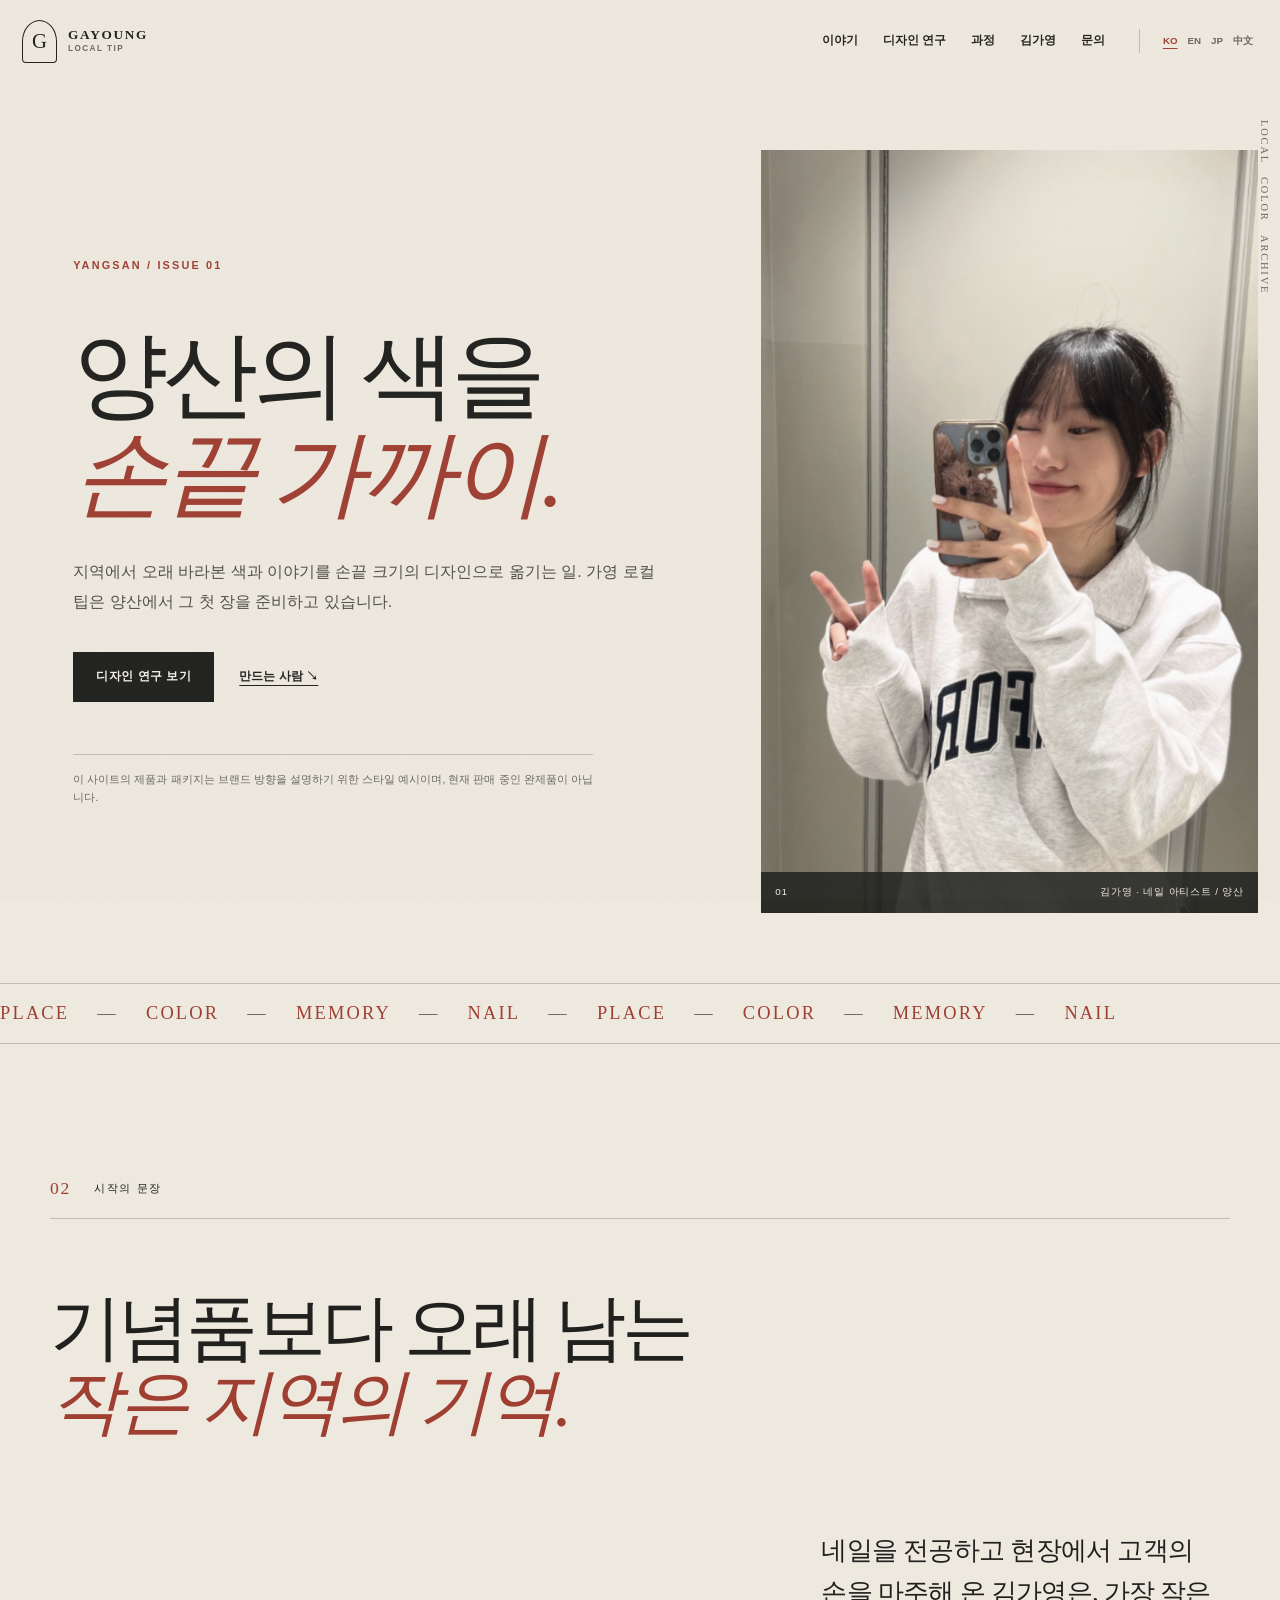
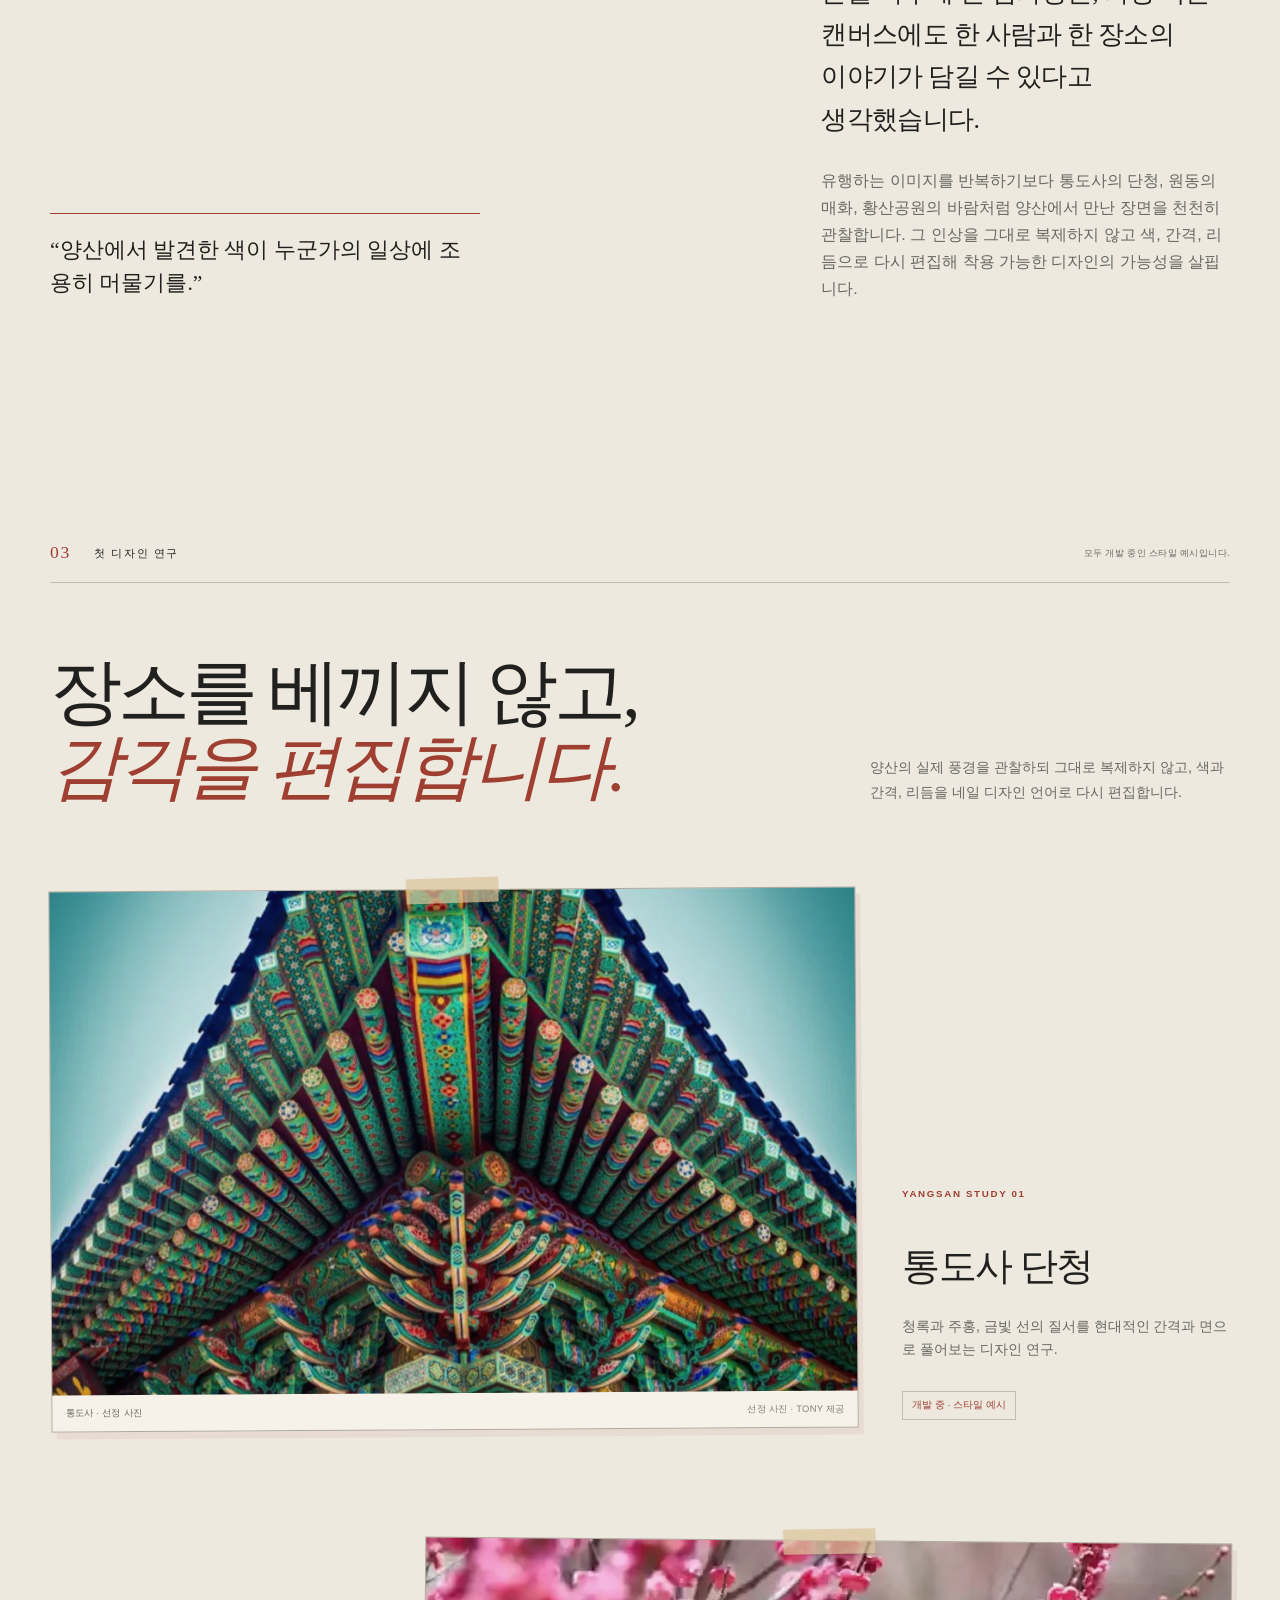
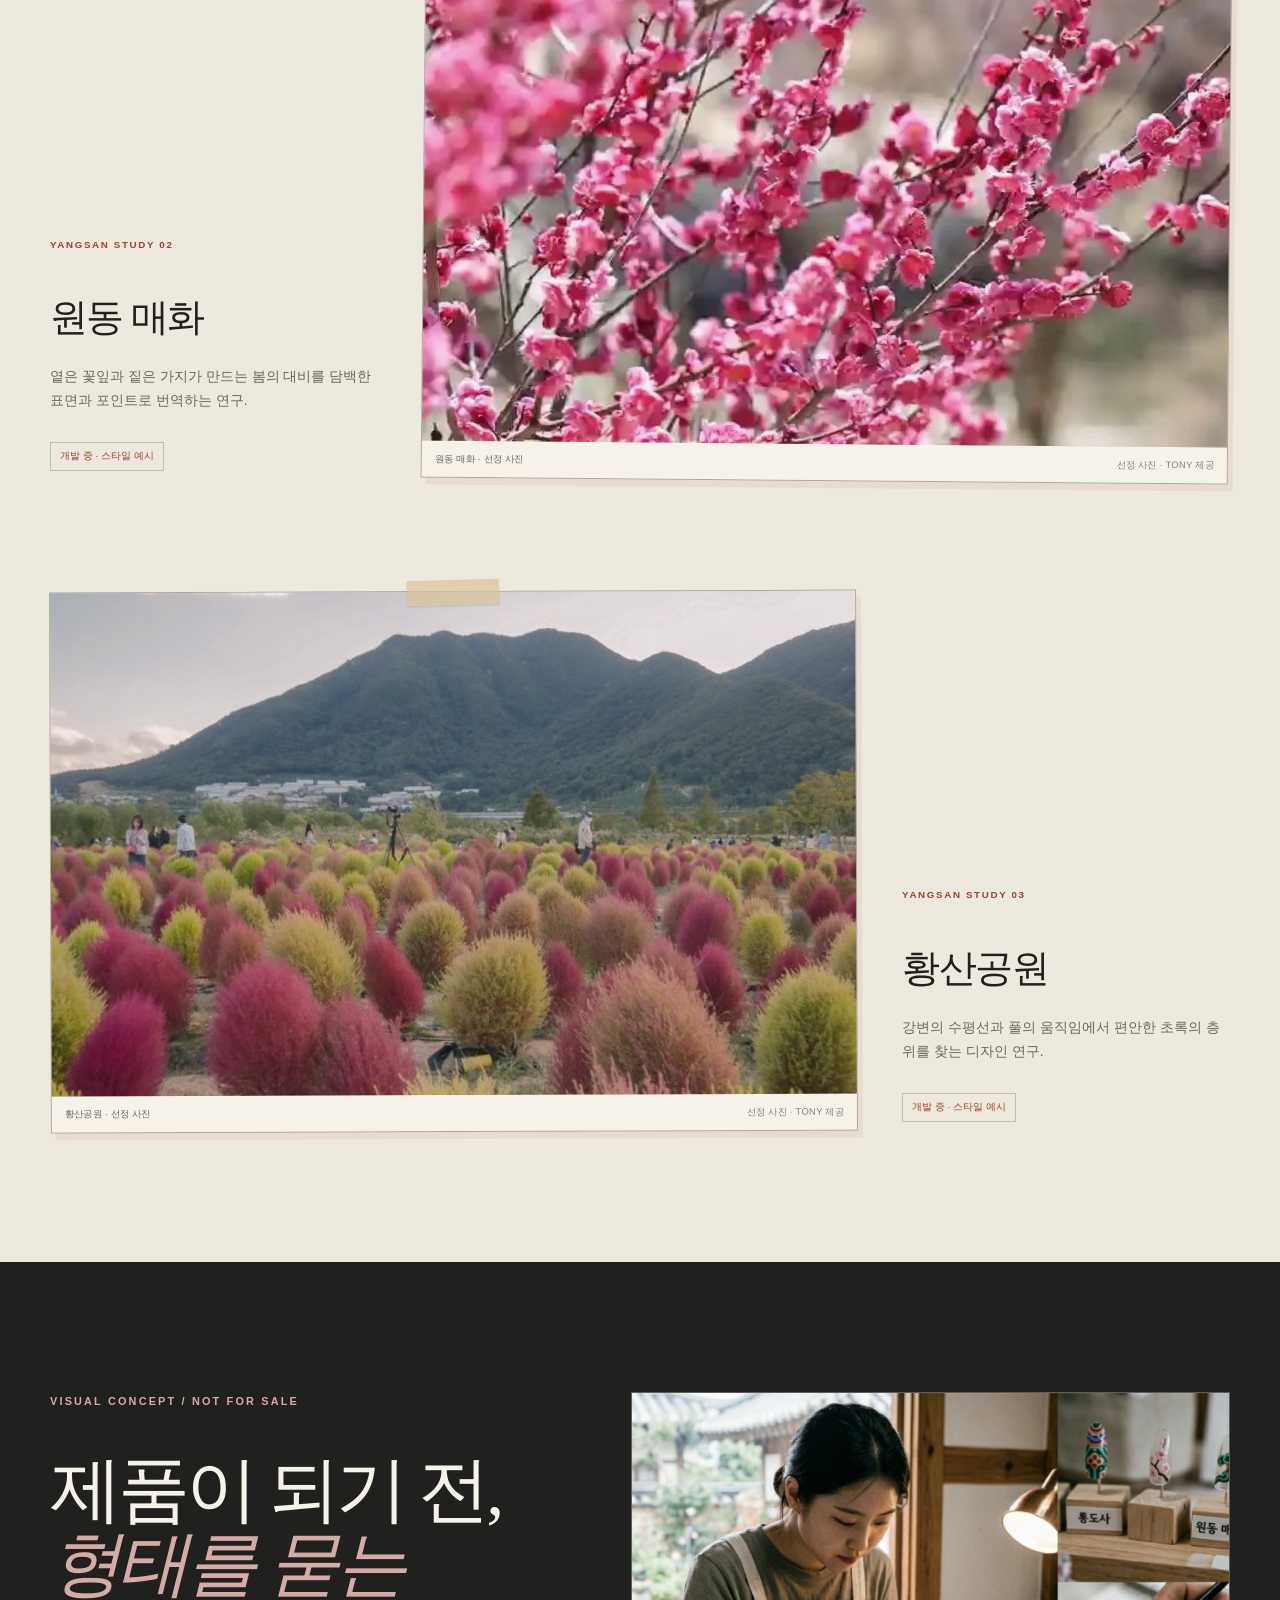
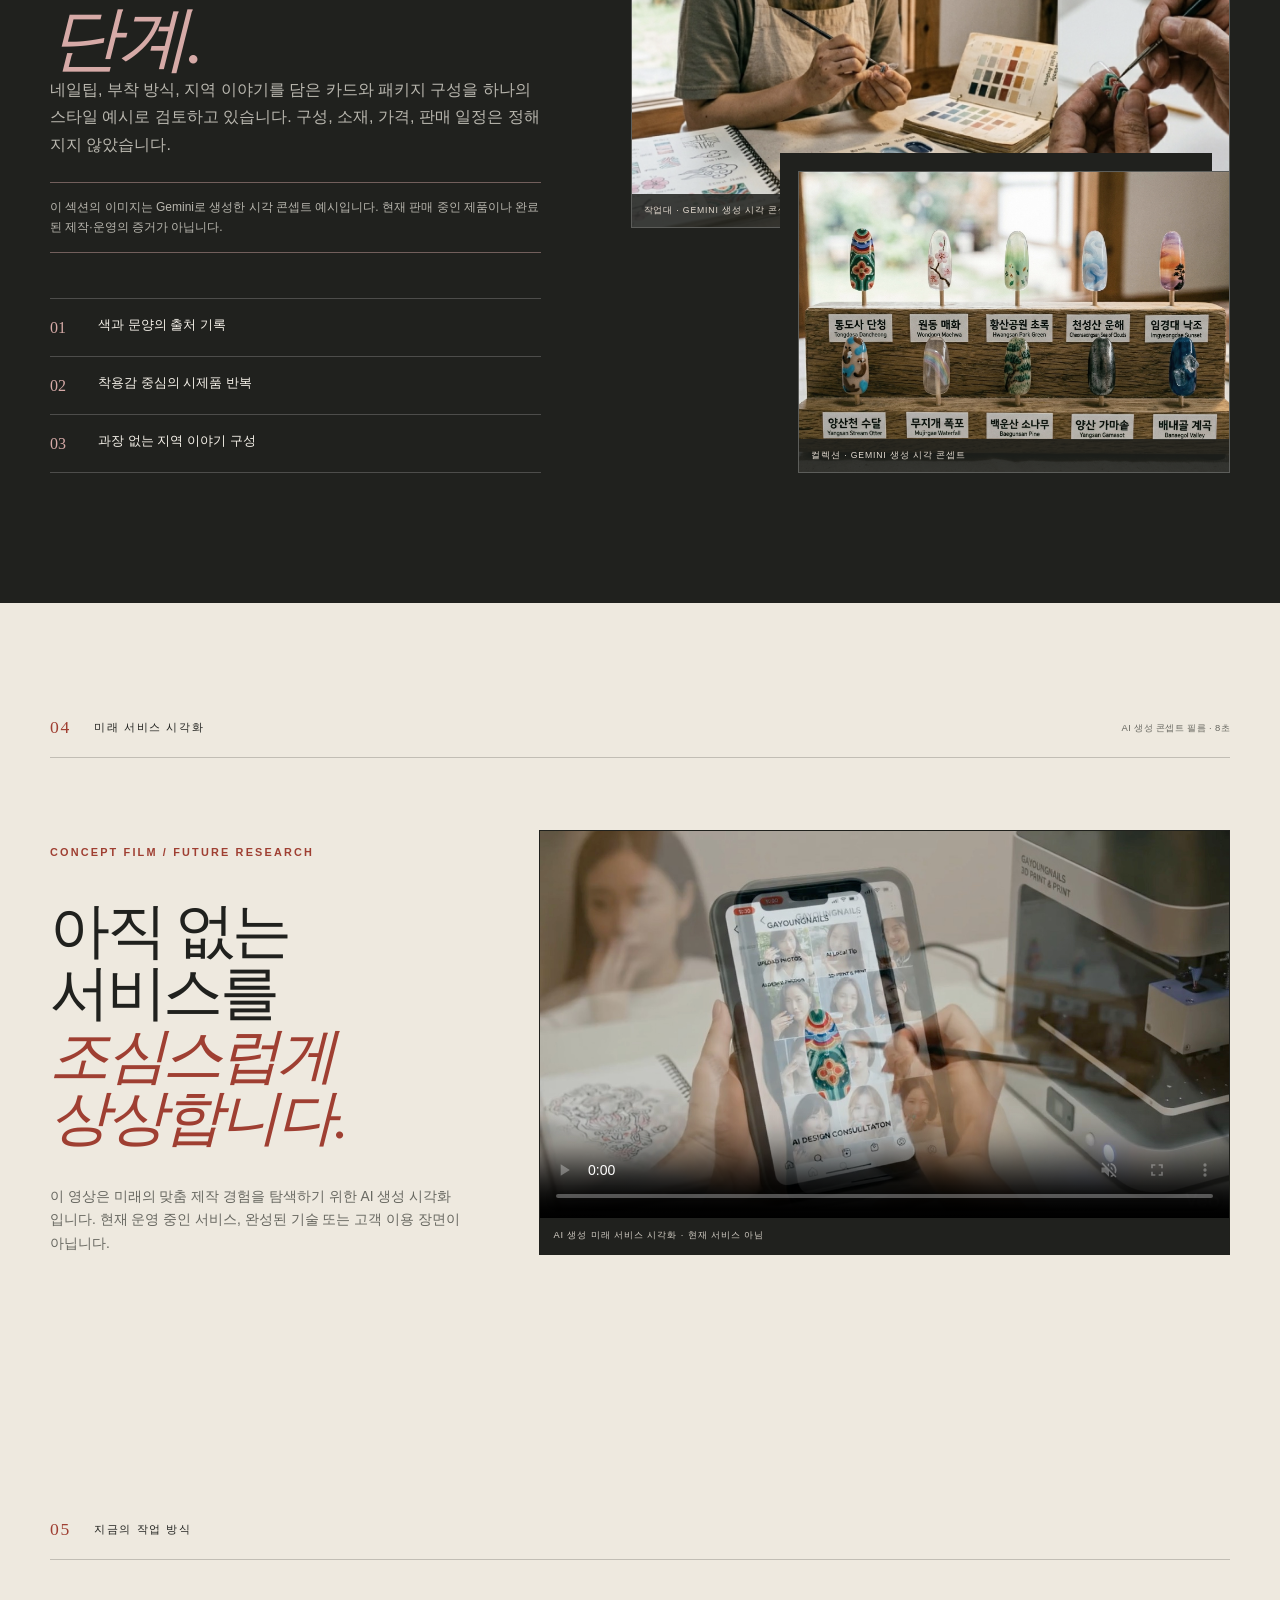
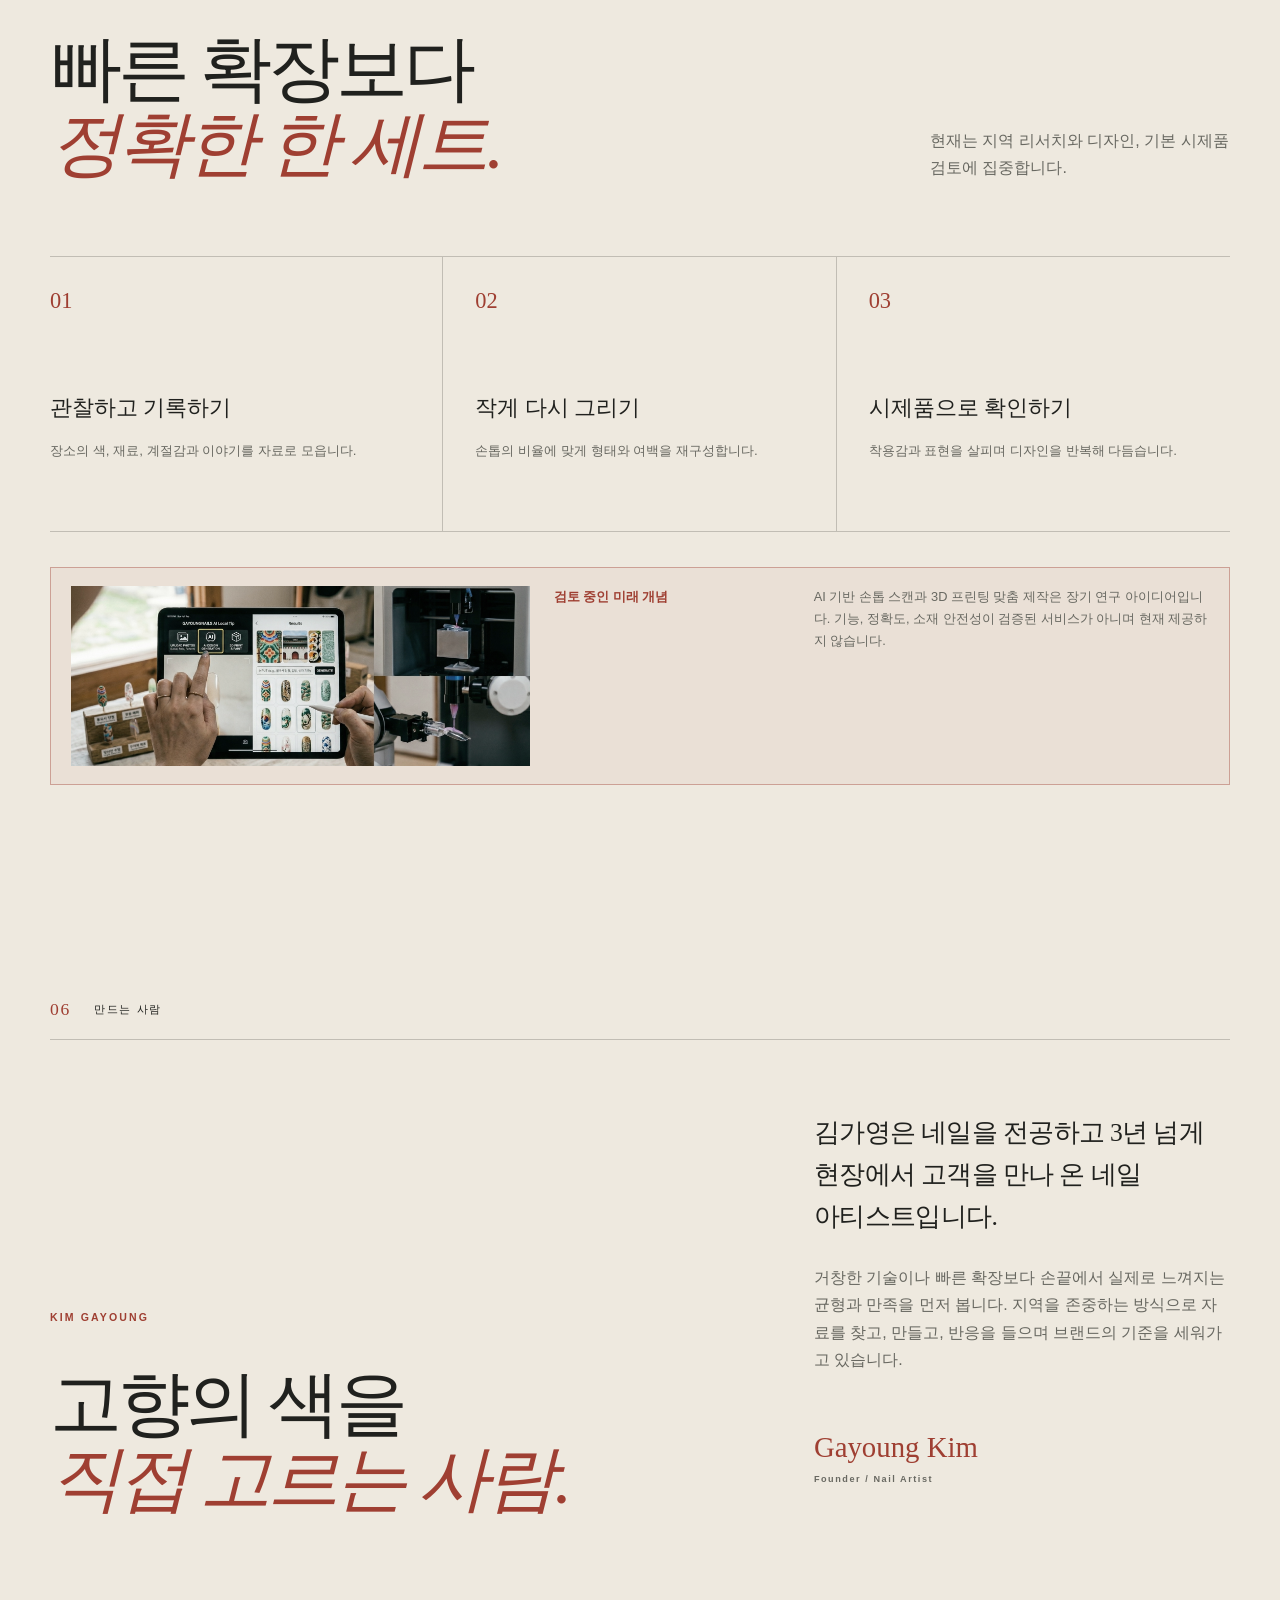
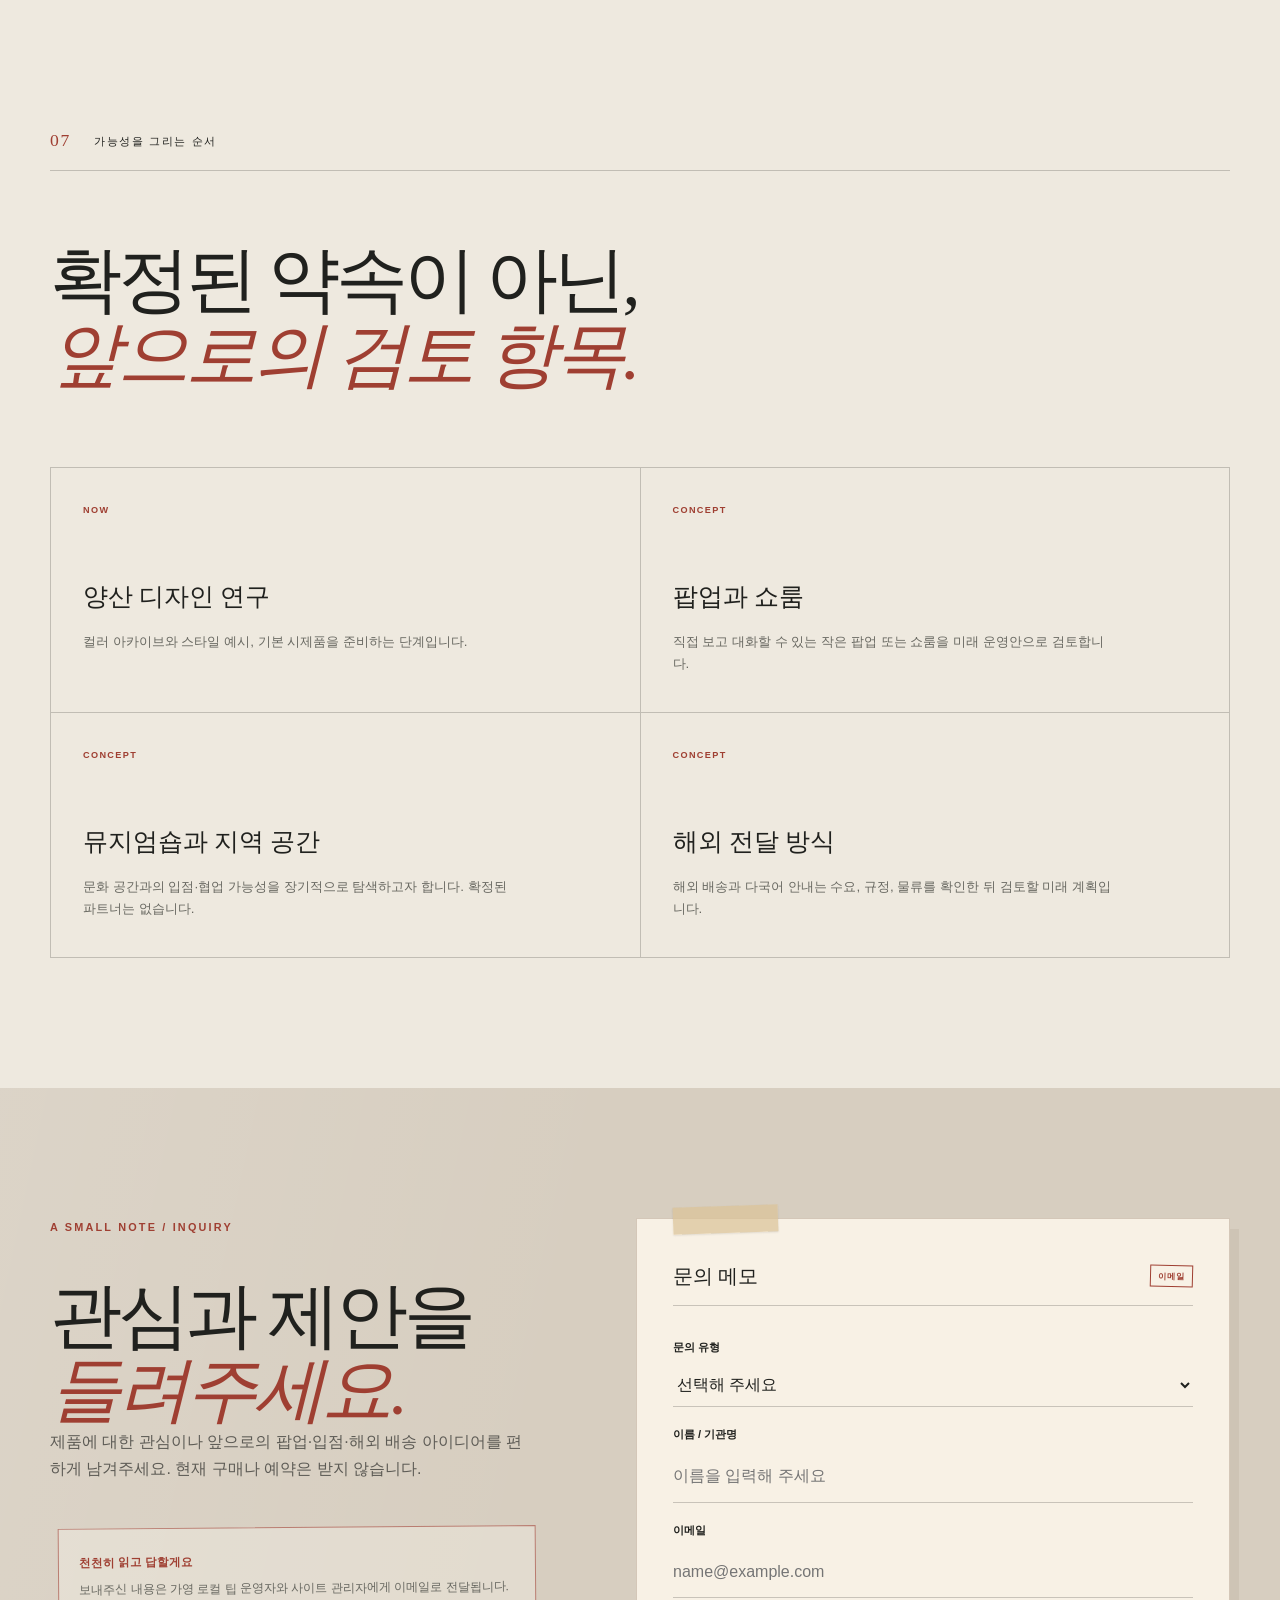
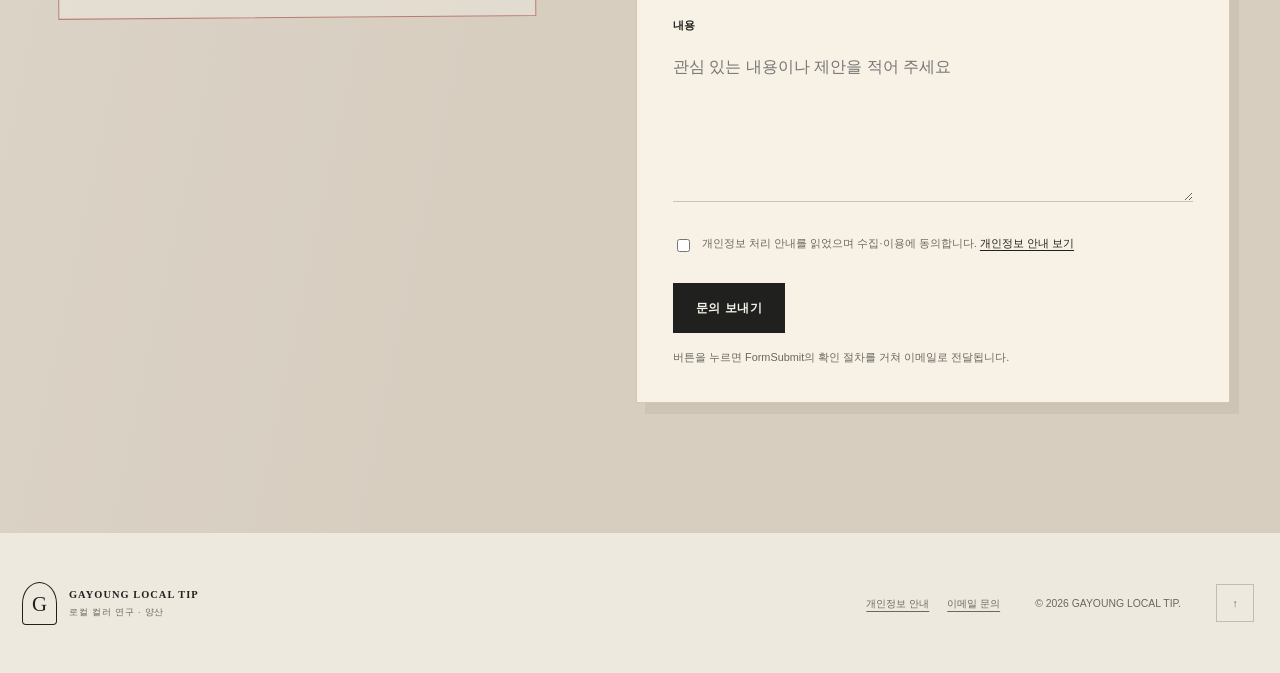
==== commit 63644da3: "Use supplied Yangsan photos and enable inquiries" ====
--- a/index.html
+++ b/index.html
@@ -4,7 +4,7 @@
   <meta charset="utf-8">
   <meta name="viewport" content="width=device-width, initial-scale=1">
   <title>가영 로컬 팁 — 양산의 색을 손끝 가까이</title>
-  <meta name="description" content="양산의 색과 이야기를 네일 디자인으로 연구하는 가영 로컬 팁의 브랜드 소개와 문의용 프로토타입입니다.">
+  <meta name="description" content="양산의 색과 이야기를 네일 디자인으로 연구하는 가영 로컬 팁의 브랜드 소개와 문의 페이지입니다.">
   <meta name="theme-color" content="#eee9df">
   <link rel="canonical" href="https://gayoungnail.com/">
   <meta property="og:type" content="website">
@@ -103,17 +103,17 @@
 
       <div class="study-list">
         <article class="study study-a reveal">
-          <figure class="study-art place-photo"><img src="images/place-tongdosa.jpg" alt="통도사의 단청과 건축 색채" data-i18n-alt="place1Alt" width="800" height="500" loading="lazy"><figcaption><span data-i18n="place1Caption">통도사 · 양산시 제공</span><a href="https://www.yangsan.go.kr/job/contents.do?mid=0303070105" target="_blank" rel="license noopener" data-i18n="photoLicense">출처: 양산시 · 공공누리 제1유형 ↗</a></figcaption></figure>
+          <figure class="study-art place-photo"><span class="photo-tape" aria-hidden="true"></span><img src="images/place-tongdosa.jpg" alt="통도사의 단청과 건축 색채" data-i18n-alt="place1Alt" width="1200" height="750" loading="lazy"><figcaption><span data-i18n="place1Caption">통도사 · 선정 사진</span><span class="photo-credit" data-i18n="place1Credit">선정 사진 · TONY 제공</span></figcaption></figure>
           <div class="study-copy"><p>YANGSAN STUDY 01</p><h3 data-i18n="study1Title">통도사 단청</h3><p data-i18n="study1Body">청록과 주홍, 금빛 선의 질서를 현대적인 간격과 면으로 풀어보는 디자인 연구.</p><span class="tag" data-i18n="development">개발 중 · 스타일 예시</span></div>
         </article>
 
         <article class="study study-b reveal">
-          <figure class="study-art place-photo"><img src="images/place-wondong.jpg" alt="원동의 매화가 핀 봄 풍경" data-i18n-alt="place2Alt" width="800" height="500" loading="lazy"><figcaption><span data-i18n="place2Caption">원동 매화 · 양산시 제공</span><a href="https://www.yangsan.go.kr/job/contents.do?mid=0303070105" target="_blank" rel="license noopener" data-i18n="photoLicense">출처: 양산시 · 공공누리 제1유형 ↗</a></figcaption></figure>
+          <figure class="study-art place-photo"><span class="photo-tape" aria-hidden="true"></span><img src="images/place-wondong.jpg" alt="원동의 매화가 핀 봄 풍경" data-i18n-alt="place2Alt" width="1200" height="750" loading="lazy"><figcaption><span data-i18n="place2Caption">원동 매화 · 선정 사진</span><span class="photo-credit" data-i18n="place2Credit">선정 사진 · TONY 제공</span></figcaption></figure>
           <div class="study-copy"><p>YANGSAN STUDY 02</p><h3 data-i18n="study2Title">원동 매화</h3><p data-i18n="study2Body">옅은 꽃잎과 짙은 가지가 만드는 봄의 대비를 담백한 표면과 포인트로 번역하는 연구.</p><span class="tag" data-i18n="development">개발 중 · 스타일 예시</span></div>
         </article>
 
         <article class="study study-c reveal">
-          <figure class="study-art place-photo"><img src="images/place-hwangsan.jpg" alt="황산공원의 강변과 초록 풍경" data-i18n-alt="place3Alt" width="800" height="500" loading="lazy"><figcaption><span data-i18n="place3Caption">황산공원 · 양산시 제공</span><a href="https://www.yangsan.go.kr/job/contents.do?mid=0303070105" target="_blank" rel="license noopener" data-i18n="photoLicense">출처: 양산시 · 공공누리 제1유형 ↗</a></figcaption></figure>
+          <figure class="study-art place-photo"><span class="photo-tape" aria-hidden="true"></span><img src="images/place-hwangsan.jpg" alt="황산공원의 강변과 초록 풍경" data-i18n-alt="place3Alt" width="1200" height="750" loading="lazy"><figcaption><span data-i18n="place3Caption">황산공원 · 선정 사진</span><span class="photo-credit" data-i18n="place3Credit">선정 사진 · TONY 제공</span></figcaption></figure>
           <div class="study-copy"><p>YANGSAN STUDY 03</p><h3 data-i18n="study3Title">황산공원</h3><p data-i18n="study3Body">강변의 수평선과 풀의 움직임에서 편안한 초록의 층위를 찾는 디자인 연구.</p><span class="tag" data-i18n="development">개발 중 · 스타일 예시</span></div>
         </article>
       </div>
@@ -192,21 +192,26 @@
     <section class="inquiry" id="inquiry">
       <div class="inquiry-inner section">
         <div class="inquiry-copy reveal">
-          <p class="kicker">INQUIRY / PROTOTYPE</p>
+          <p class="kicker">A SMALL NOTE / INQUIRY</p>
           <h2 data-i18n-html="inquiryTitle"><span class="title-line">관심과 제안을</span><span class="title-line"><em>들려주세요.</em></span></h2>
           <p data-i18n="inquiryBody">제품 관심, 향후 팝업·입점·해외 배송 가능성에 관한 의견을 남기는 문의용 화면입니다. 현재 구매나 예약은 받지 않습니다.</p>
-          <div class="notice"><strong data-i18n="prototypeTitle">비활성 프로토타입</strong><p data-i18n="prototypeBody">아직 수신 서버와 공식 연락처가 연결되지 않아 입력 내용은 저장되거나 전송되지 않습니다.</p></div>
-        </div>
-
-        <form class="inquiry-form reveal" id="inquiry-form" novalidate>
-          <p class="form-top"><span data-i18n="formHeading">문의 메모</span><b>NOT LIVE</b></p>
-          <label><span data-i18n="formType">문의 유형</span><select name="type" required><option value="" data-i18n="formSelect">선택해 주세요</option><option value="product" data-i18n="formProduct">제품 관심</option><option value="popup" data-i18n="formPopup">향후 팝업·쇼룸 제안</option><option value="placement" data-i18n="formPlacement">향후 입점·협업 제안</option><option value="delivery" data-i18n="formDelivery">향후 해외 배송 관심</option><option value="other" data-i18n="formOther">기타</option></select></label>
-          <label><span data-i18n="formName">이름 / 기관명</span><input name="name" autocomplete="name" required data-i18n-placeholder="namePlaceholder" placeholder="이름을 입력해 주세요"></label>
+          <div class="notice"><strong data-i18n="inquiryNoteTitle">천천히 읽고 답할게요</strong><p data-i18n="inquiryNoteBody">보내주신 내용은 가영 로컬 팁 운영자와 사이트 관리자에게 이메일로 전달됩니다.</p></div>
+        </div>
+
+        <form class="inquiry-form reveal" id="inquiry-form" action="https://formsubmit.co/gayoung2002729@naver.com" method="POST">
+          <input type="hidden" name="_cc" value="byj1230@gmail.com">
+          <input type="hidden" name="_subject" value="[가영 로컬 팁] 홈페이지 문의">
+          <input type="hidden" name="_next" value="https://gayoungnail.com/thanks.html">
+          <input type="hidden" name="_template" value="table">
+          <label class="honey-field" aria-hidden="true"><span>Leave this field empty</span><input type="text" name="_honey" tabindex="-1" autocomplete="off"></label>
+          <p class="form-top"><span data-i18n="formHeading">문의 메모</span><b data-i18n="formBadge">EMAIL</b></p>
+          <label><span data-i18n="formType">문의 유형</span><select name="inquiry_type" required><option value="" data-i18n="formSelect">선택해 주세요</option><option value="product_interest" data-i18n="formProduct">제품 관심</option><option value="popup_showroom" data-i18n="formPopup">향후 팝업·쇼룸 제안</option><option value="placement_collaboration" data-i18n="formPlacement">향후 입점·협업 제안</option><option value="international_delivery" data-i18n="formDelivery">향후 해외 배송 관심</option><option value="other" data-i18n="formOther">기타</option></select></label>
+          <label><span data-i18n="formName">이름 / 기관명</span><input name="name_or_organization" autocomplete="name" required data-i18n-placeholder="namePlaceholder" placeholder="이름을 입력해 주세요"></label>
           <label><span data-i18n="formEmail">이메일</span><input type="email" name="email" autocomplete="email" required placeholder="name@example.com"></label>
           <label><span data-i18n="formMessage">내용</span><textarea name="message" rows="5" required data-i18n-placeholder="messagePlaceholder" placeholder="관심 있는 내용이나 제안을 적어 주세요"></textarea></label>
-          <label class="consent"><input type="checkbox" required><span data-i18n="formConsent">프로토타입 안내를 확인했습니다.</span></label>
-          <button class="button dark" type="submit" data-i18n="formSubmit">전송 동작 확인</button>
-          <p class="form-status" id="form-status" role="status" aria-live="polite" data-i18n="formStatus">데모 화면입니다. 입력 정보는 전송되지 않습니다.</p>
+          <label class="consent"><input type="checkbox" name="privacy_consent" value="agreed" required><span><span data-i18n="formConsentPrefix">개인정보 처리 안내를 읽었으며 수집·이용에 동의합니다.</span> <a href="privacy.html" data-i18n="privacyLink">개인정보 안내 보기</a></span></label>
+          <button class="button dark" type="submit" data-i18n="formSubmit">문의 보내기</button>
+          <p class="form-status" id="form-status" role="status" aria-live="polite" data-i18n="formStatus">버튼을 누르면 FormSubmit의 확인 절차를 거쳐 이메일로 전달됩니다.</p>
         </form>
       </div>
     </section>
@@ -214,7 +219,7 @@
 
   <footer>
     <div class="footer-brand"><span class="brand-mark">G</span><div><strong>GAYOUNG LOCAL TIP</strong><small data-i18n="footerLine">LOCAL COLOR STUDY · YANGSAN</small></div></div>
-    <p data-i18n="footerPending">공식 연락처와 사업 정보는 확정 후 공개합니다.</p>
+    <div class="footer-links"><a href="privacy.html" data-i18n="footerPrivacy">개인정보 안내</a><a href="mailto:gayoung2002729@naver.com" data-i18n="footerContact">이메일 문의</a></div>
     <p>© 2026 GAYOUNG LOCAL TIP.</p>
     <a href="#top" data-i18n-aria="topLabel" aria-label="맨 위로">↑</a>
   </footer>
--- a/styles.css
+++ b/styles.css
@@ -93,11 +93,16 @@
 .study:nth-child(even){grid-template-columns:minmax(280px,.65fr) minmax(0,1.6fr)}
 .study:nth-child(even) .study-art{grid-column:2;grid-row:1}
 .study:nth-child(even) .study-copy{grid-column:1;grid-row:1}
-.study-art{position:relative;min-height:500px;overflow:hidden;border:1px solid var(--line);background:#d7d0c3}
-.place-photo{margin:0;display:grid;grid-template-rows:1fr auto}
-.place-photo img{width:100%;height:100%;min-height:0;object-fit:cover;filter:saturate(.86) contrast(.98)}
+.study-art{position:relative;min-height:0;overflow:visible;border:1px solid var(--line);background:#d7d0c3;box-shadow:5px 7px 0 rgba(159,63,50,.08)}
+.place-photo{margin:0;display:grid;grid-template-rows:auto auto;transform-origin:center}
+.place-photo img{width:100%;height:auto;aspect-ratio:8/5;object-fit:cover;filter:saturate(.86) contrast(.98)}
 .place-photo figcaption{display:flex;justify-content:space-between;gap:20px;padding:11px 13px;background:var(--paper-light);color:var(--muted);font-size:.59rem;line-height:1.45;letter-spacing:.03em}
-.place-photo figcaption a{text-align:right;text-underline-offset:3px}
+.place-photo figcaption a{text-align:right;text-underline-offset:3px;text-decoration-color:rgba(32,33,30,.35)}
+.photo-credit{opacity:.82}
+.photo-tape{position:absolute;z-index:2;top:-12px;left:50%;width:92px;height:25px;background:rgba(219,196,153,.7);box-shadow:0 1px 2px rgba(32,33,30,.12);transform:translateX(-50%) rotate(-1.5deg);pointer-events:none}
+.study-a .place-photo{transform:rotate(-.35deg)}
+.study-b .place-photo{transform:rotate(.5deg)}
+.study-c .place-photo{transform:rotate(-.2deg)}
 .slot-note{position:absolute;z-index:3;left:16px;top:15px;padding:5px 8px;background:rgba(246,242,234,.82);font-size:.55rem;letter-spacing:.12em}
 .dancheong-motif,.plum-motif,.river-motif{position:absolute;inset:0}
 .dancheong-motif{background:linear-gradient(90deg,transparent 0 7%,rgba(238,233,223,.8) 7% 8%,transparent 8% 92%,rgba(238,233,223,.8) 92% 93%,transparent 93%),repeating-radial-gradient(circle at 50% 82%,#355b56 0 28px,#c5a254 29px 43px,#9f3f32 44px 67px,#d8bd92 68px 85px)}
@@ -179,16 +184,17 @@
 .plan-grid h3{margin:55px 0 12px;font-family:var(--serif);font-size:1.55rem;font-weight:400}
 .plan-grid p{max-width:440px;margin:0;color:var(--muted);font-size:.84rem}
 
-.inquiry{background:#d7cec0}
+.inquiry{background:#d7cec0;background-image:linear-gradient(102deg,rgba(255,255,255,.12),transparent 42%)}
 .inquiry-inner{display:grid;grid-template-columns:.9fr 1.1fr;gap:100px;align-items:start}
 .inquiry-copy .kicker{color:var(--red);margin-bottom:42px}
 .inquiry-copy>p:not(.kicker){max-width:530px;color:#5d5b55}
-.notice{max-width:530px;margin-top:45px;padding:18px;border:1px solid var(--red)}
+.notice{position:relative;max-width:530px;margin:45px 0 0 8px;padding:18px 20px;border:1px solid rgba(159,63,50,.6);background:rgba(246,242,234,.34);transform:rotate(-.45deg)}
 .notice strong{color:var(--red);font-size:.72rem}
 .notice p{margin:5px 0 0;font-size:.76rem;color:var(--muted)}
-.inquiry-form{padding:36px;background:var(--paper-light);border:1px solid var(--line)}
+.inquiry-form{position:relative;padding:40px 36px 36px;background:#f8f1e5;border:1px solid rgba(120,91,70,.28);box-shadow:9px 11px 0 rgba(98,77,58,.08);transform:rotate(.25deg)}
+.inquiry-form::before{position:absolute;top:-13px;left:36px;width:105px;height:27px;background:rgba(219,196,153,.72);box-shadow:0 1px 2px rgba(32,33,30,.1);content:"";transform:rotate(-2deg)}
 .form-top{display:flex;align-items:center;justify-content:space-between;margin-bottom:32px;padding-bottom:12px;border-bottom:1px solid var(--line);font-family:var(--serif);font-size:1.25rem}
-.form-top b{padding:3px 7px;background:var(--red);color:#fff;font-family:var(--sans);font-size:.52rem;letter-spacing:.12em}
+.form-top b{padding:3px 7px;border:1px solid var(--red);background:transparent;color:var(--red);font-family:var(--sans);font-size:.52rem;letter-spacing:.12em;transform:rotate(1.5deg)}
 .inquiry-form label{display:block;margin-bottom:18px}
 .inquiry-form label>span{display:block;margin-bottom:6px;font-size:.7rem;font-weight:700}
 .inquiry-form input:not([type="checkbox"]),.inquiry-form select,.inquiry-form textarea{width:100%;padding:12px 0;border:0;border-bottom:1px solid var(--line);border-radius:0;outline:0;background:transparent;color:var(--ink)}
@@ -197,6 +203,9 @@
 .consent{display:flex!important;align-items:flex-start;gap:9px;margin-block:24px!important}
 .consent input{margin-top:5px;accent-color:var(--red)}
 .consent span{font-weight:400!important;color:var(--muted)}
+.consent span span{display:inline!important;margin:0!important;font-size:inherit!important}
+.consent a{text-underline-offset:3px;color:var(--ink)}
+.honey-field{position:absolute!important;left:-9999px!important;width:1px!important;height:1px!important;overflow:hidden!important;margin:0!important}
 .form-status{margin:15px 0 0;color:var(--muted);font-size:.68rem}
 
 footer{width:min(1340px,calc(100% - 44px));min-height:140px;margin:auto;display:grid;grid-template-columns:1fr auto auto 42px;align-items:center;gap:35px;font-size:.65rem;color:var(--muted)}
@@ -204,6 +213,8 @@
 .footer-brand strong{display:block;font-family:var(--serif);letter-spacing:.1em}
 .footer-brand small{letter-spacing:.1em;color:var(--muted)}
 footer p{margin:0}
+.footer-links{display:flex;gap:18px;white-space:nowrap}
+.footer-links a{text-underline-offset:4px}
 footer>a{width:38px;height:38px;display:grid;place-items:center;border:1px solid var(--line);text-decoration:none}
 
 @media (max-width:1000px){
@@ -219,7 +230,6 @@
   .hero-index{display:none}
   .story-layout,.founder-layout{gap:60px}
   .studies-intro{grid-template-columns:1fr}
-  .study-art{min-height:430px}
   .object-inner,.inquiry-inner{gap:55px}
   .film-layout{gap:45px}
   .package-card.back{width:250px;height:365px}
@@ -264,7 +274,7 @@
   .study,.study:nth-child(even){display:flex;flex-direction:column;align-items:stretch;gap:24px}
   .study:nth-child(even) .study-art,.study:nth-child(even) .study-copy{grid-column:auto;grid-row:auto}
   .study-art{min-height:0;aspect-ratio:1/1.05}
-  .place-photo{aspect-ratio:auto}
+  .place-photo{aspect-ratio:auto;transform:rotate(0)}
   .place-photo img{aspect-ratio:8/5}
   .place-photo figcaption{flex-direction:column;gap:4px}
   .place-photo figcaption a{text-align:left}
@@ -286,9 +296,11 @@
   .founder-layout{grid-template-columns:1fr;gap:45px}
   .plan-grid{grid-template-columns:1fr}
   .plan-grid article{min-height:220px;padding:24px}
-  .inquiry-form{padding:24px 20px}
+  .inquiry-form{padding:32px 20px 24px;transform:none}
+  .inquiry-form::before{left:22px}
   footer{width:calc(100% - 32px);grid-template-columns:1fr 42px;padding:35px 0}
-  footer p{grid-column:1/-1}
+  footer p,.footer-links{grid-column:1/-1}
+  .footer-links{flex-wrap:wrap}
 }
 
 @media (max-width:390px){
@@ -310,3 +322,22 @@
   *,*::before,*::after{animation-duration:.01ms!important;animation-iteration-count:1!important;transition-duration:.01ms!important}
   .reveal{opacity:1;transform:none}
 }
+
+
+/* Quiet, paper-like inner pages */
+.simple-header{position:static;border-bottom:1px solid var(--line)}
+.simple-header .nav-shell{height:76px}
+.simple-main{width:min(860px,calc(100% - 40px));margin:0 auto;padding:90px 0 120px}
+.paper-page{position:relative;padding:clamp(28px,6vw,68px);background:var(--paper-light);border:1px solid var(--line);box-shadow:9px 11px 0 rgba(98,77,58,.07)}
+.paper-page::before{position:absolute;top:-13px;left:clamp(28px,8vw,80px);width:110px;height:27px;background:rgba(219,196,153,.7);content:"";transform:rotate(-2deg)}
+.paper-page .issue{margin-bottom:25px}
+.paper-page h1{font-size:clamp(2.8rem,8vw,5.5rem);margin-bottom:34px}
+.paper-page h2{margin:48px 0 12px;font-size:clamp(1.5rem,4vw,2.2rem);letter-spacing:-.035em}
+.paper-page h3{margin:30px 0 8px;font-family:var(--serif);font-size:1.2rem;font-weight:400}
+.paper-page p,.paper-page li{color:#51524c;font-size:.92rem}
+.paper-page ul{padding-left:1.2rem}
+.paper-page .language-summary{margin-top:52px;padding-top:30px;border-top:1px solid var(--line)}
+.paper-page .contact-card{margin-top:34px;padding:18px;border:1px solid rgba(159,63,50,.5);background:rgba(159,63,50,.04)}
+.paper-page .page-actions{display:flex;flex-wrap:wrap;gap:14px;margin-top:38px}
+.simple-footer{min-height:110px;border-top:1px solid var(--line)}
+@media(max-width:700px){.simple-main{width:calc(100% - 28px);padding:55px 0 80px}.paper-page{padding:38px 20px 30px}.paper-page h1{font-size:2.75rem}.simple-footer{width:calc(100% - 28px)}}
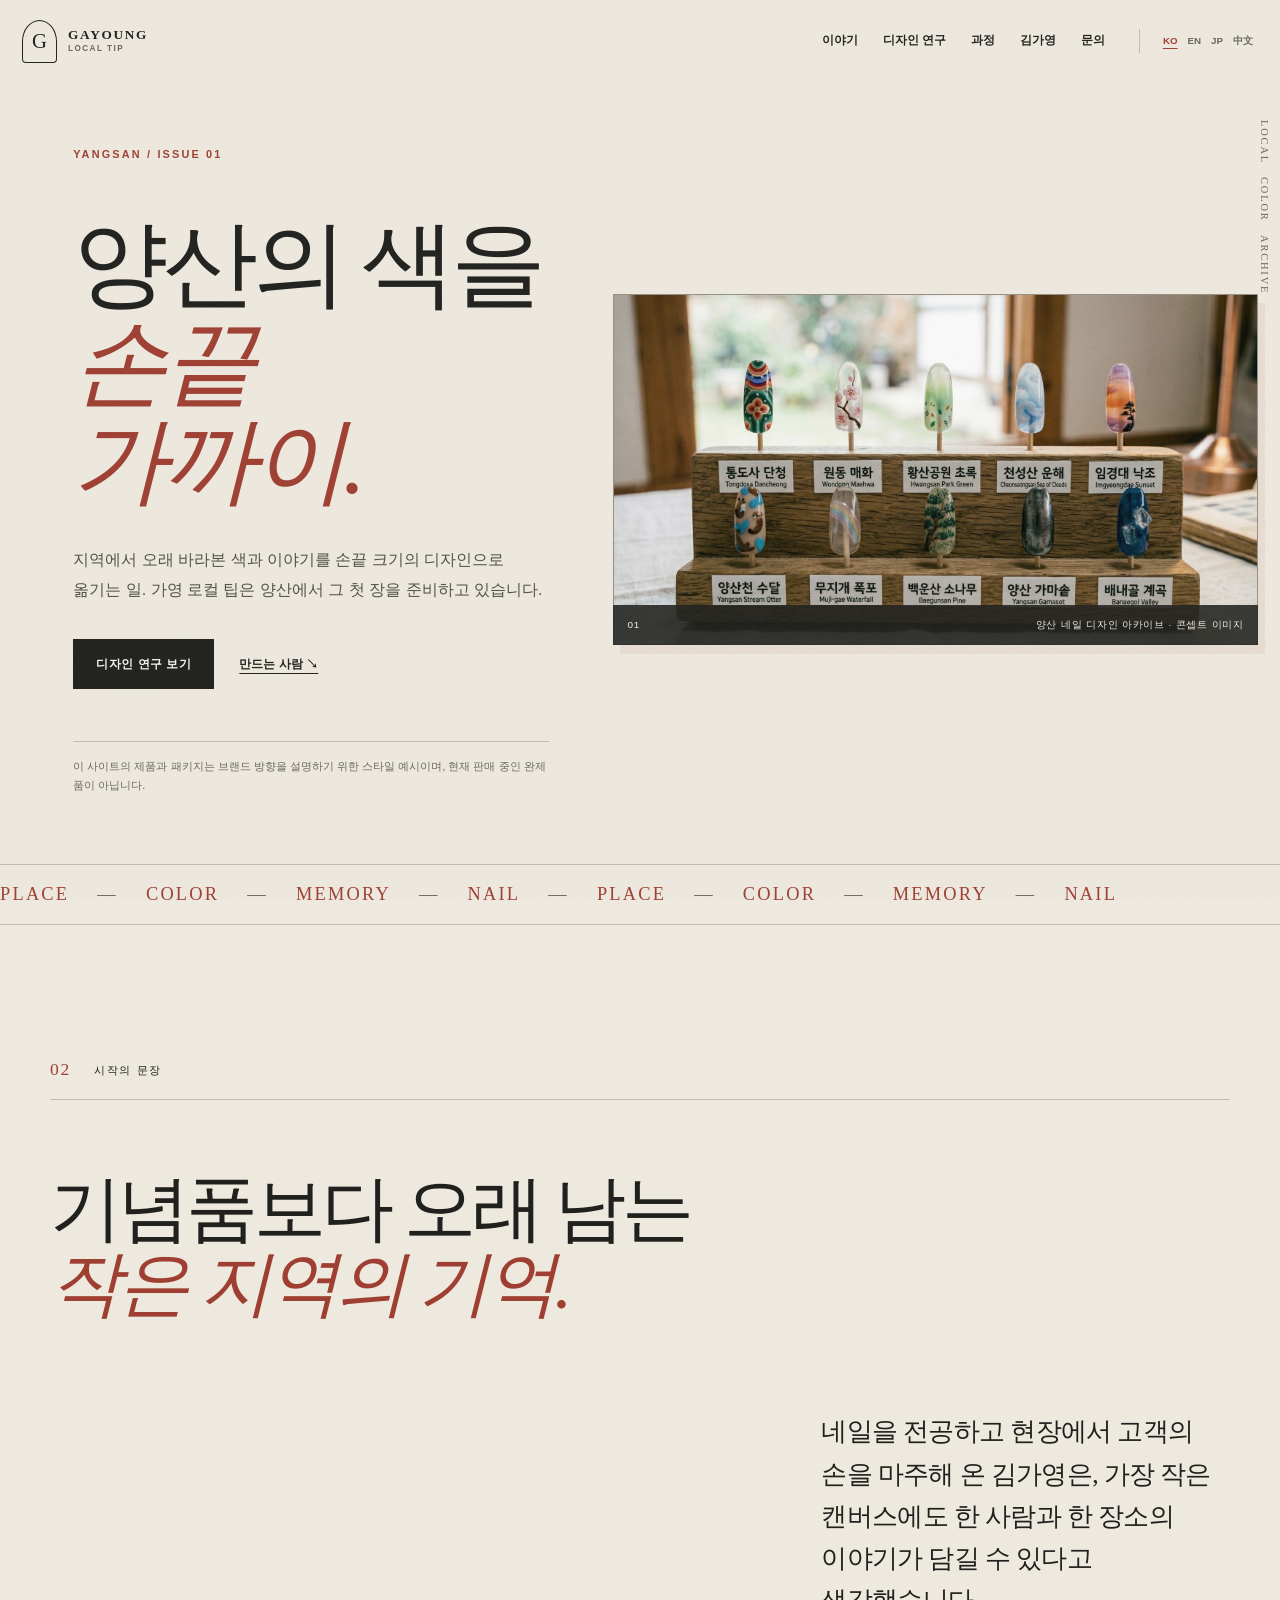
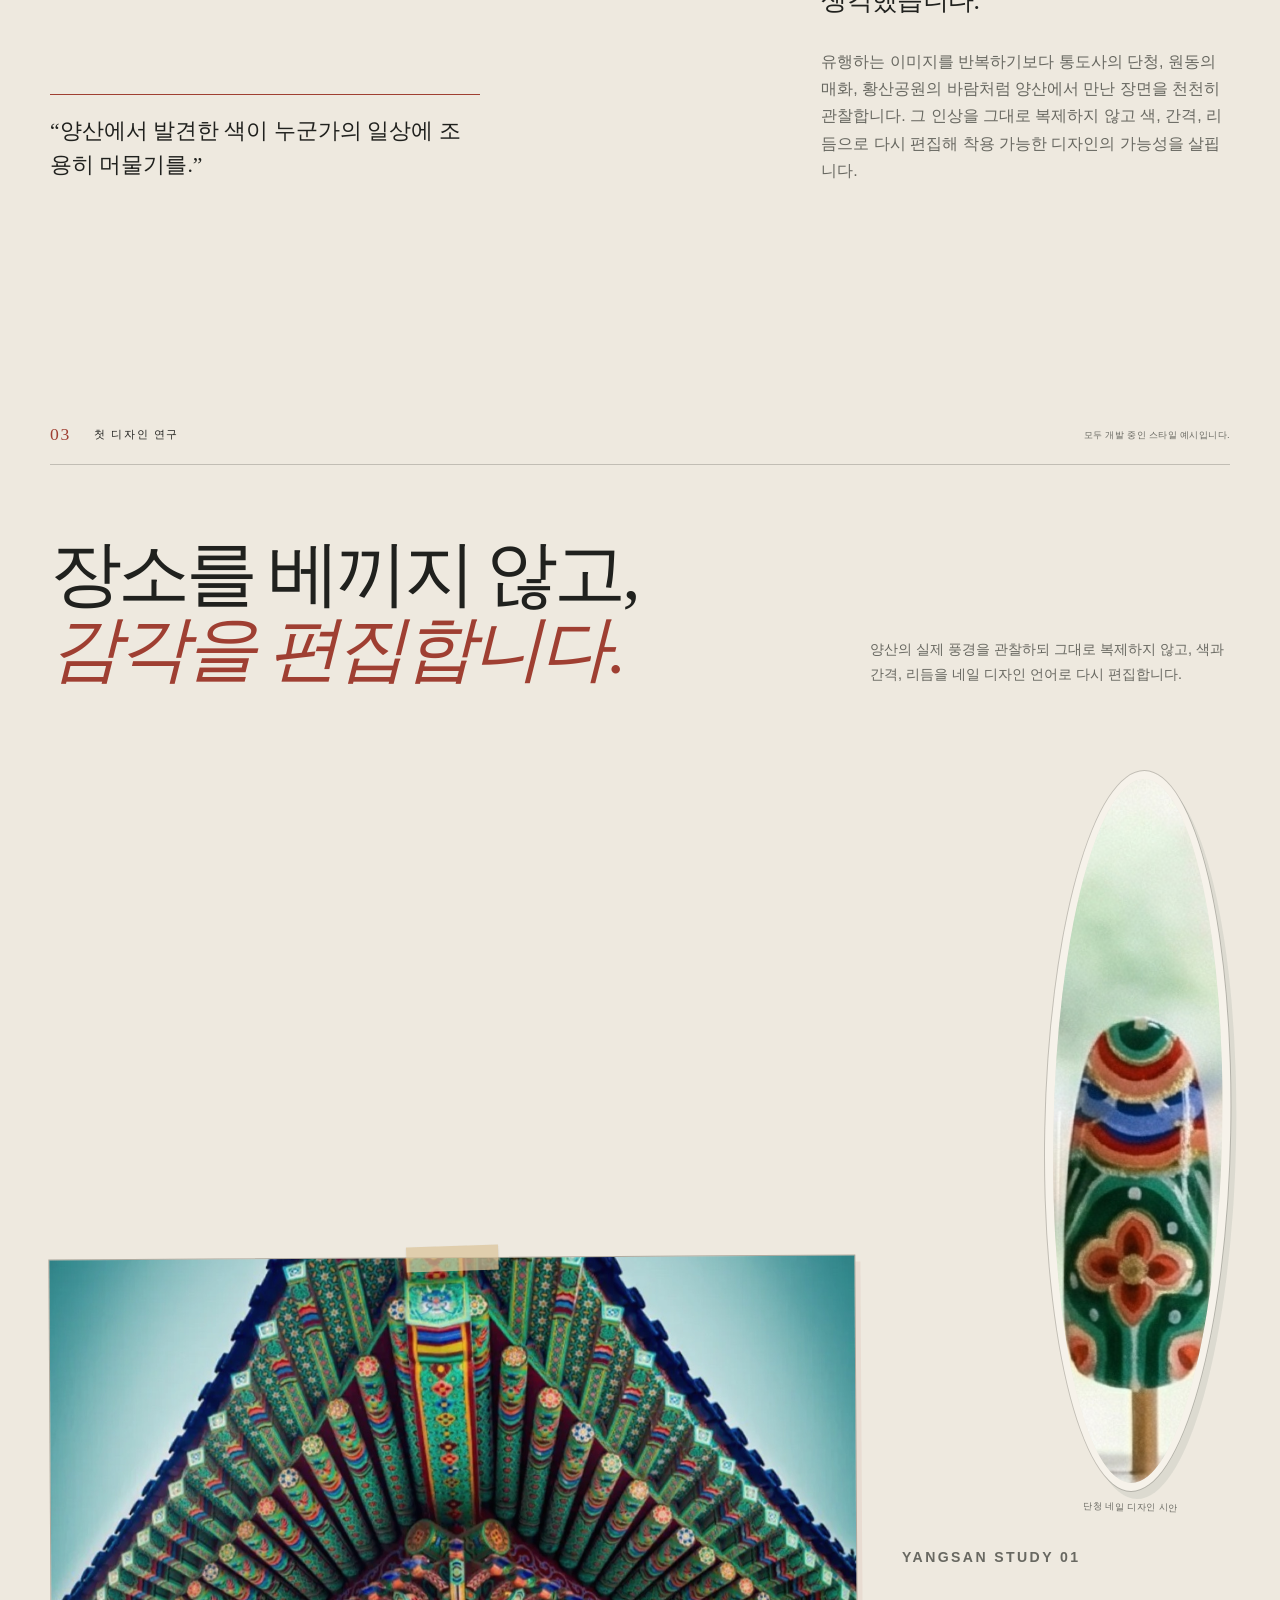
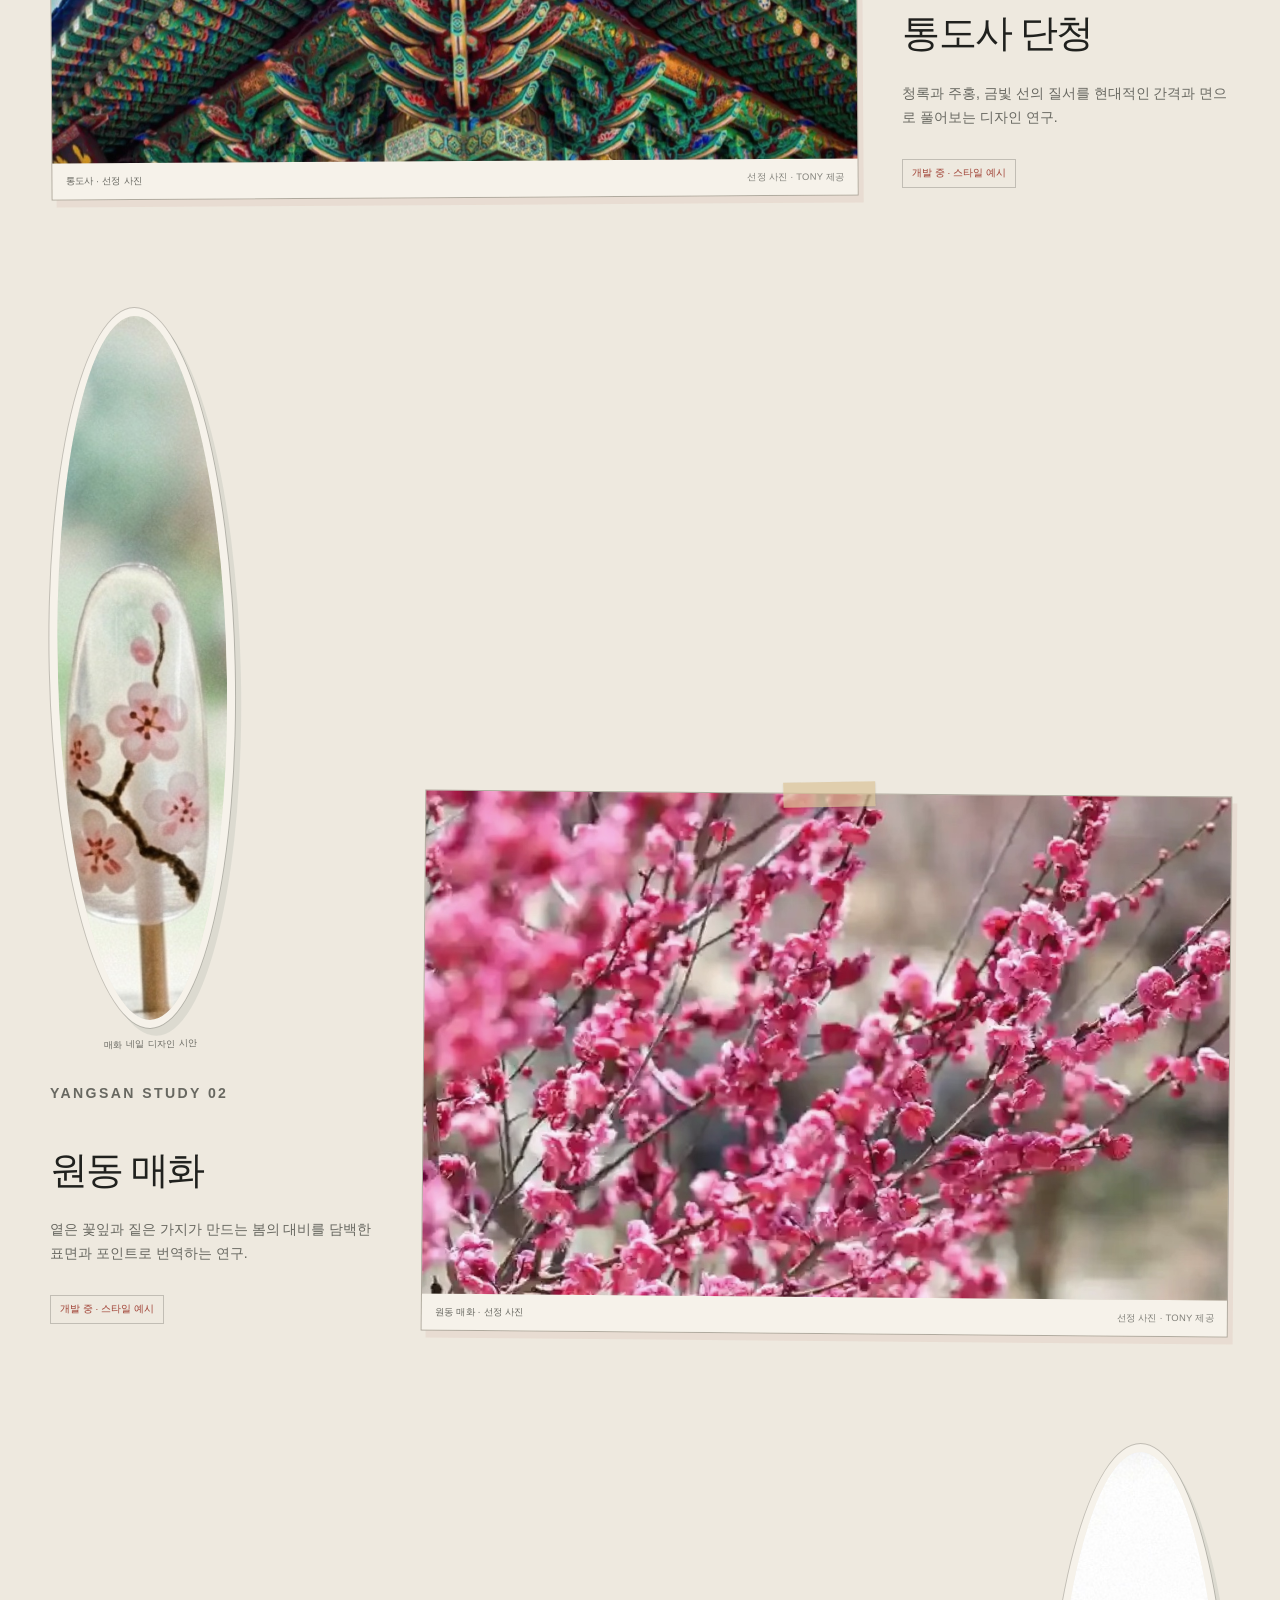
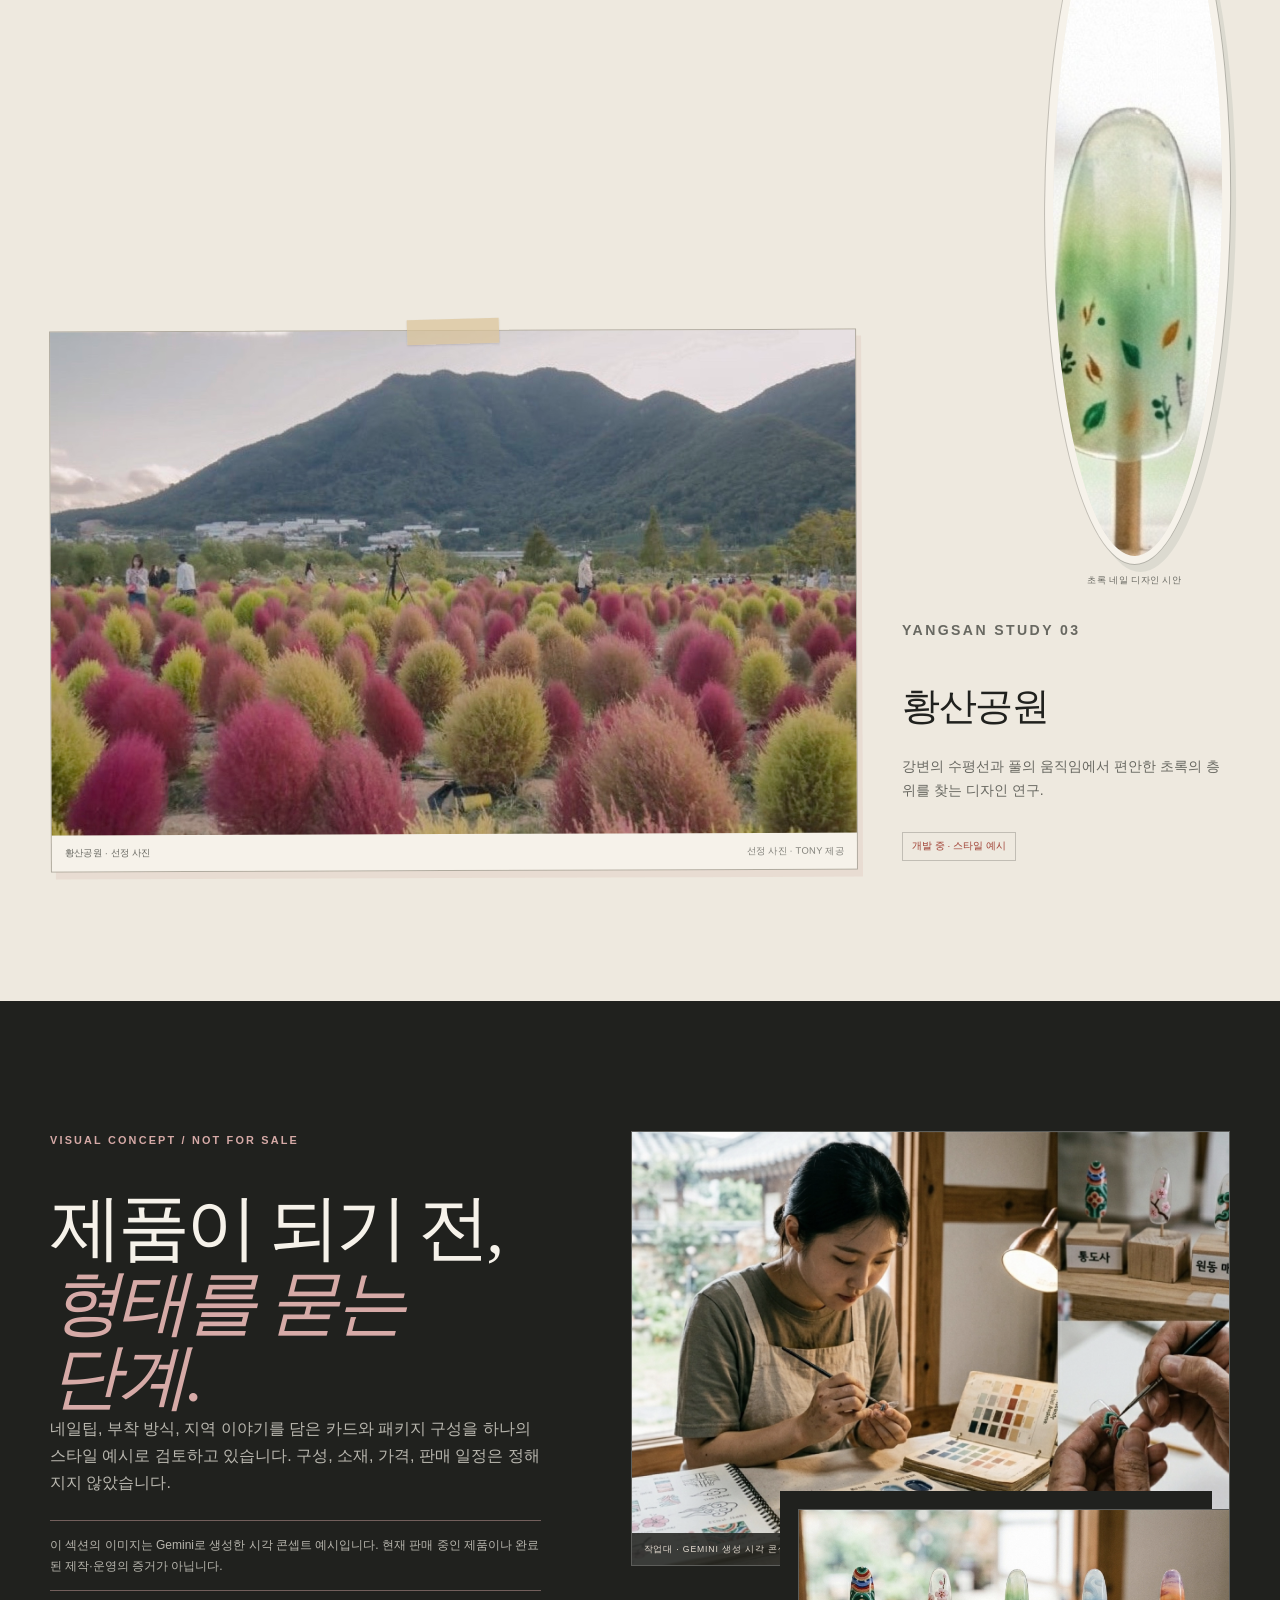
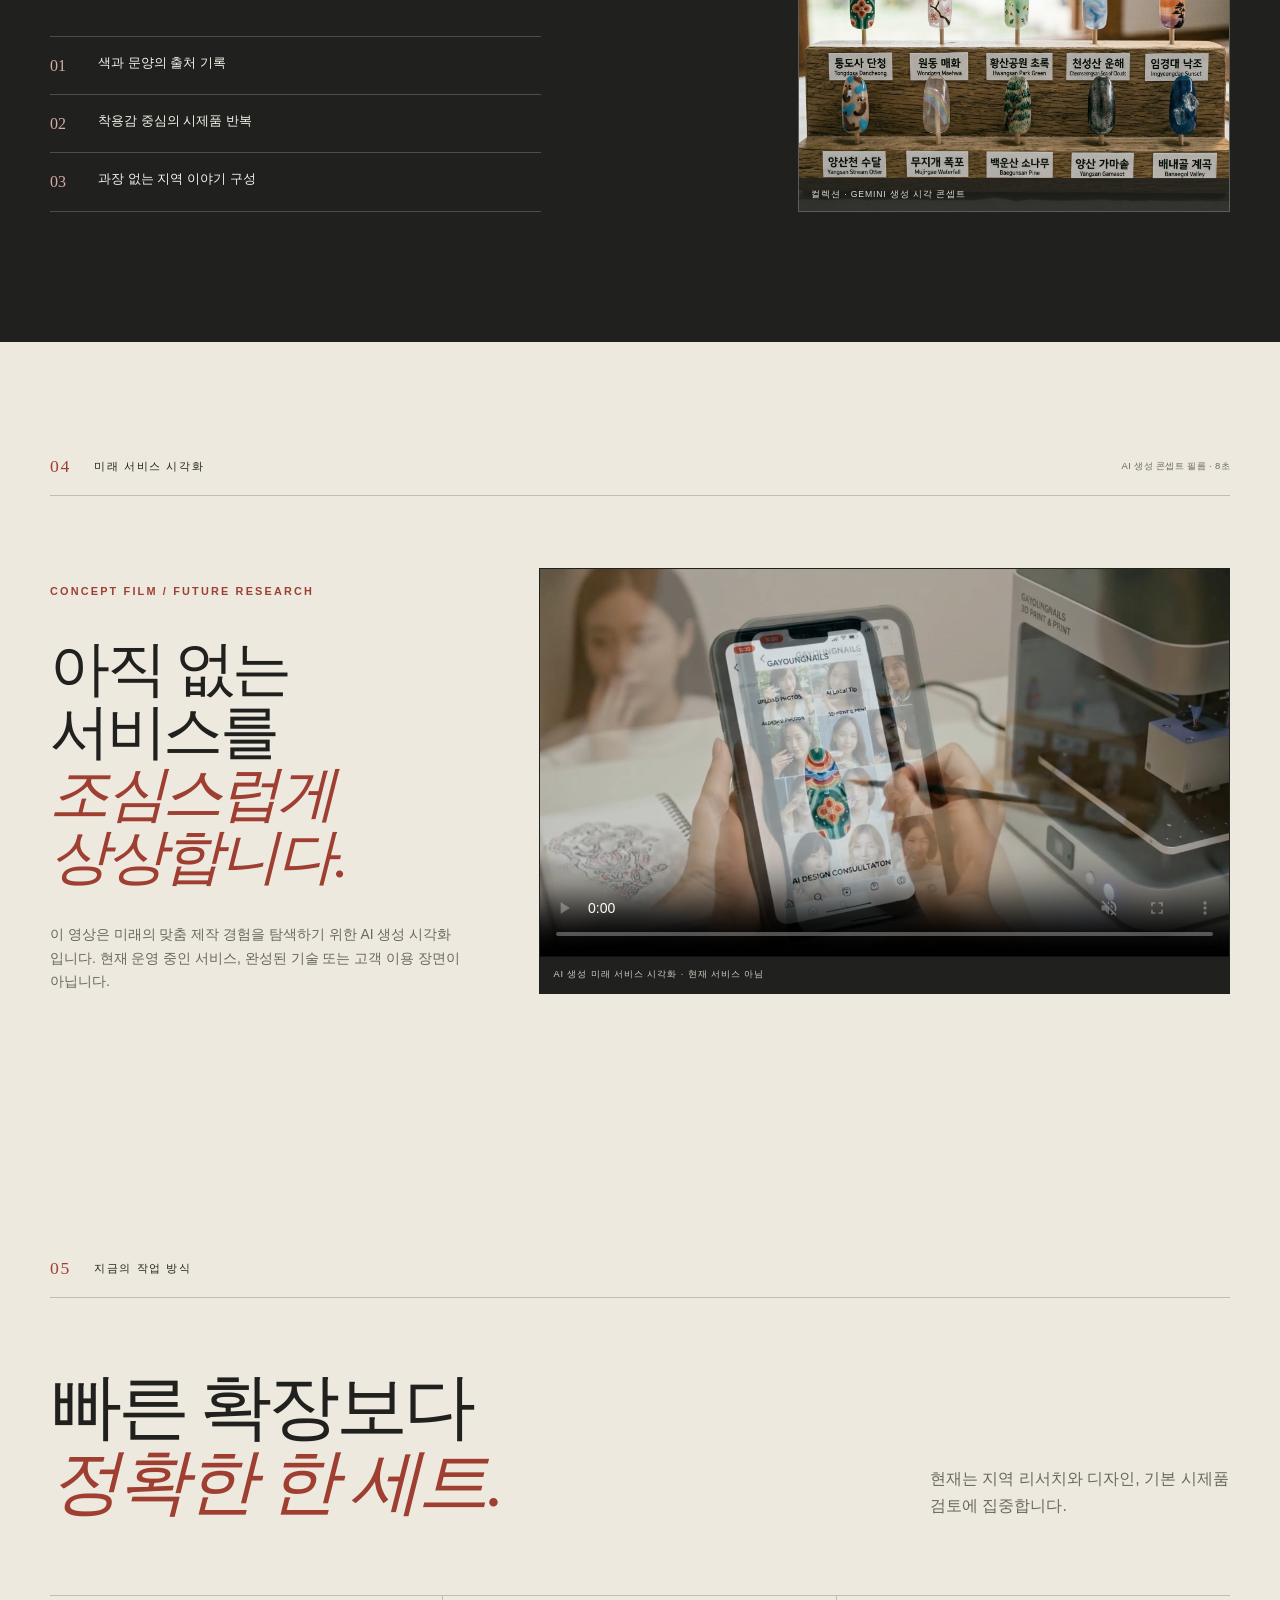
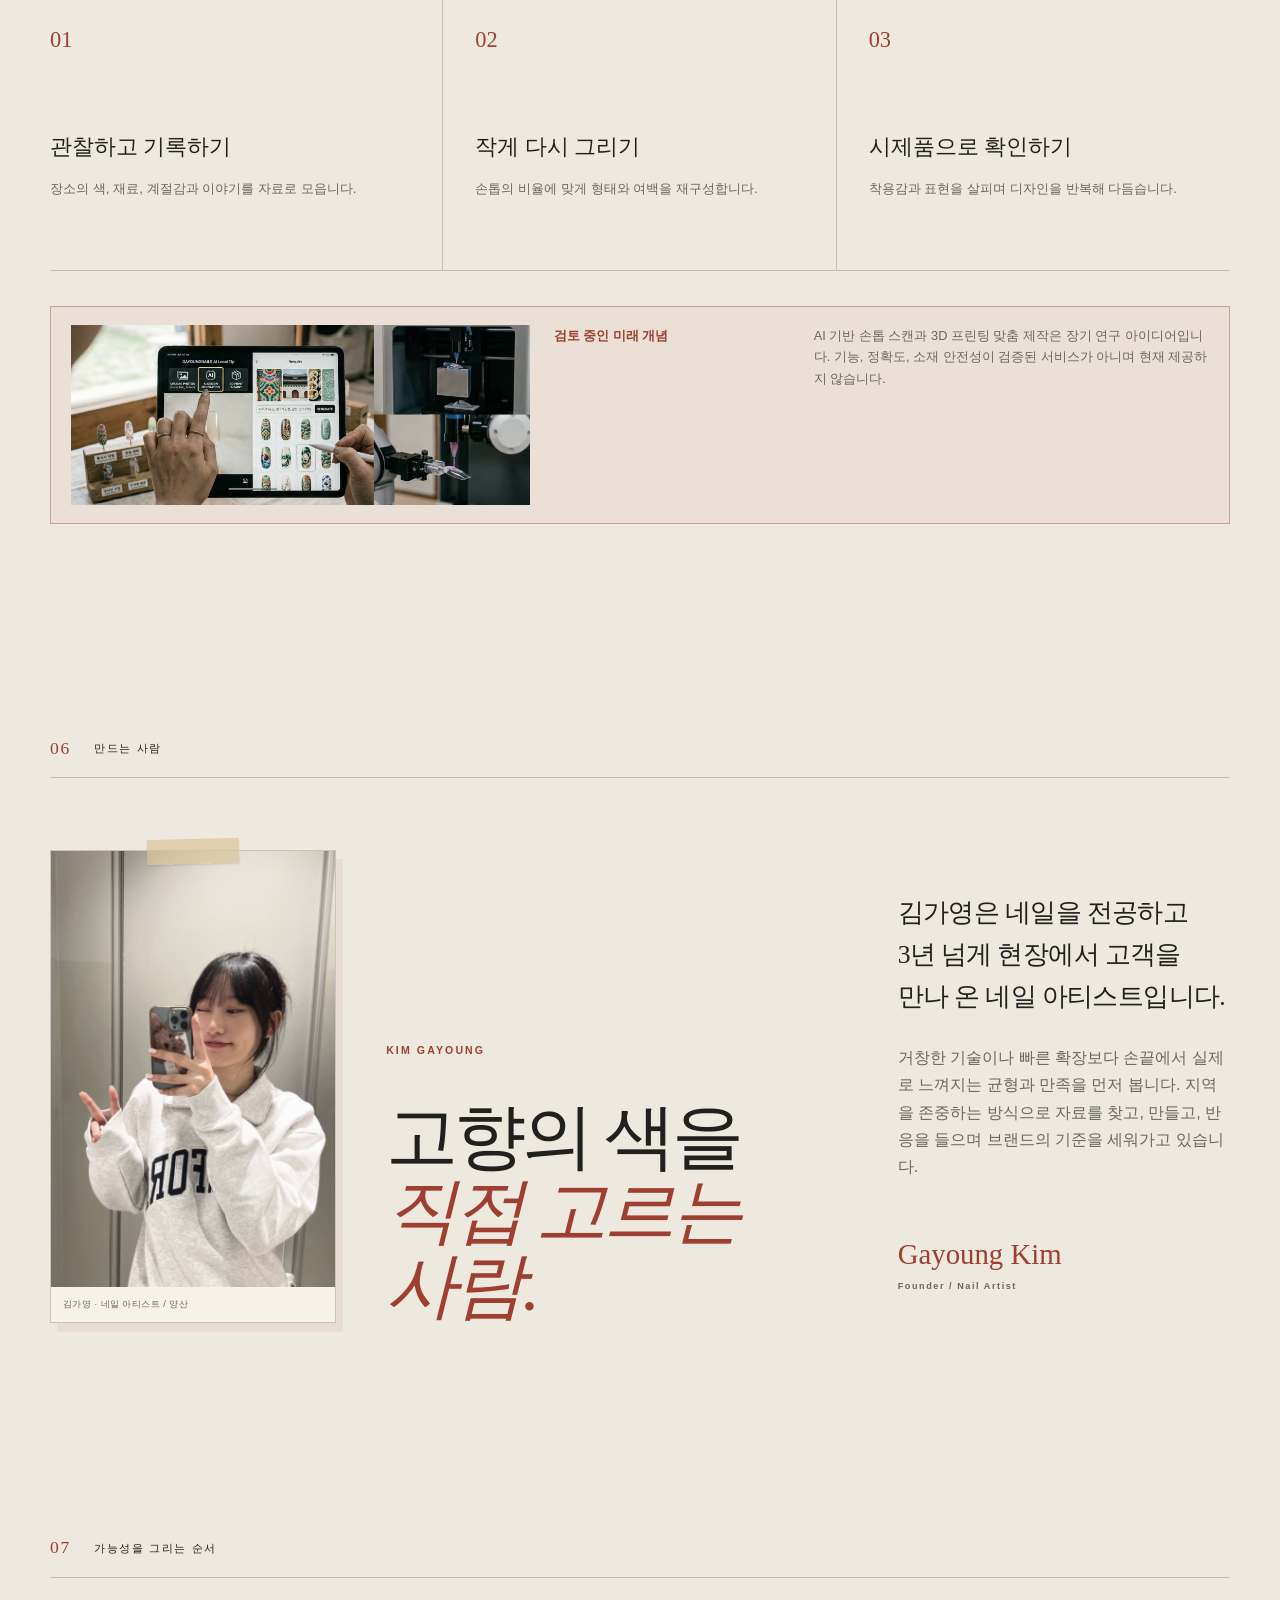
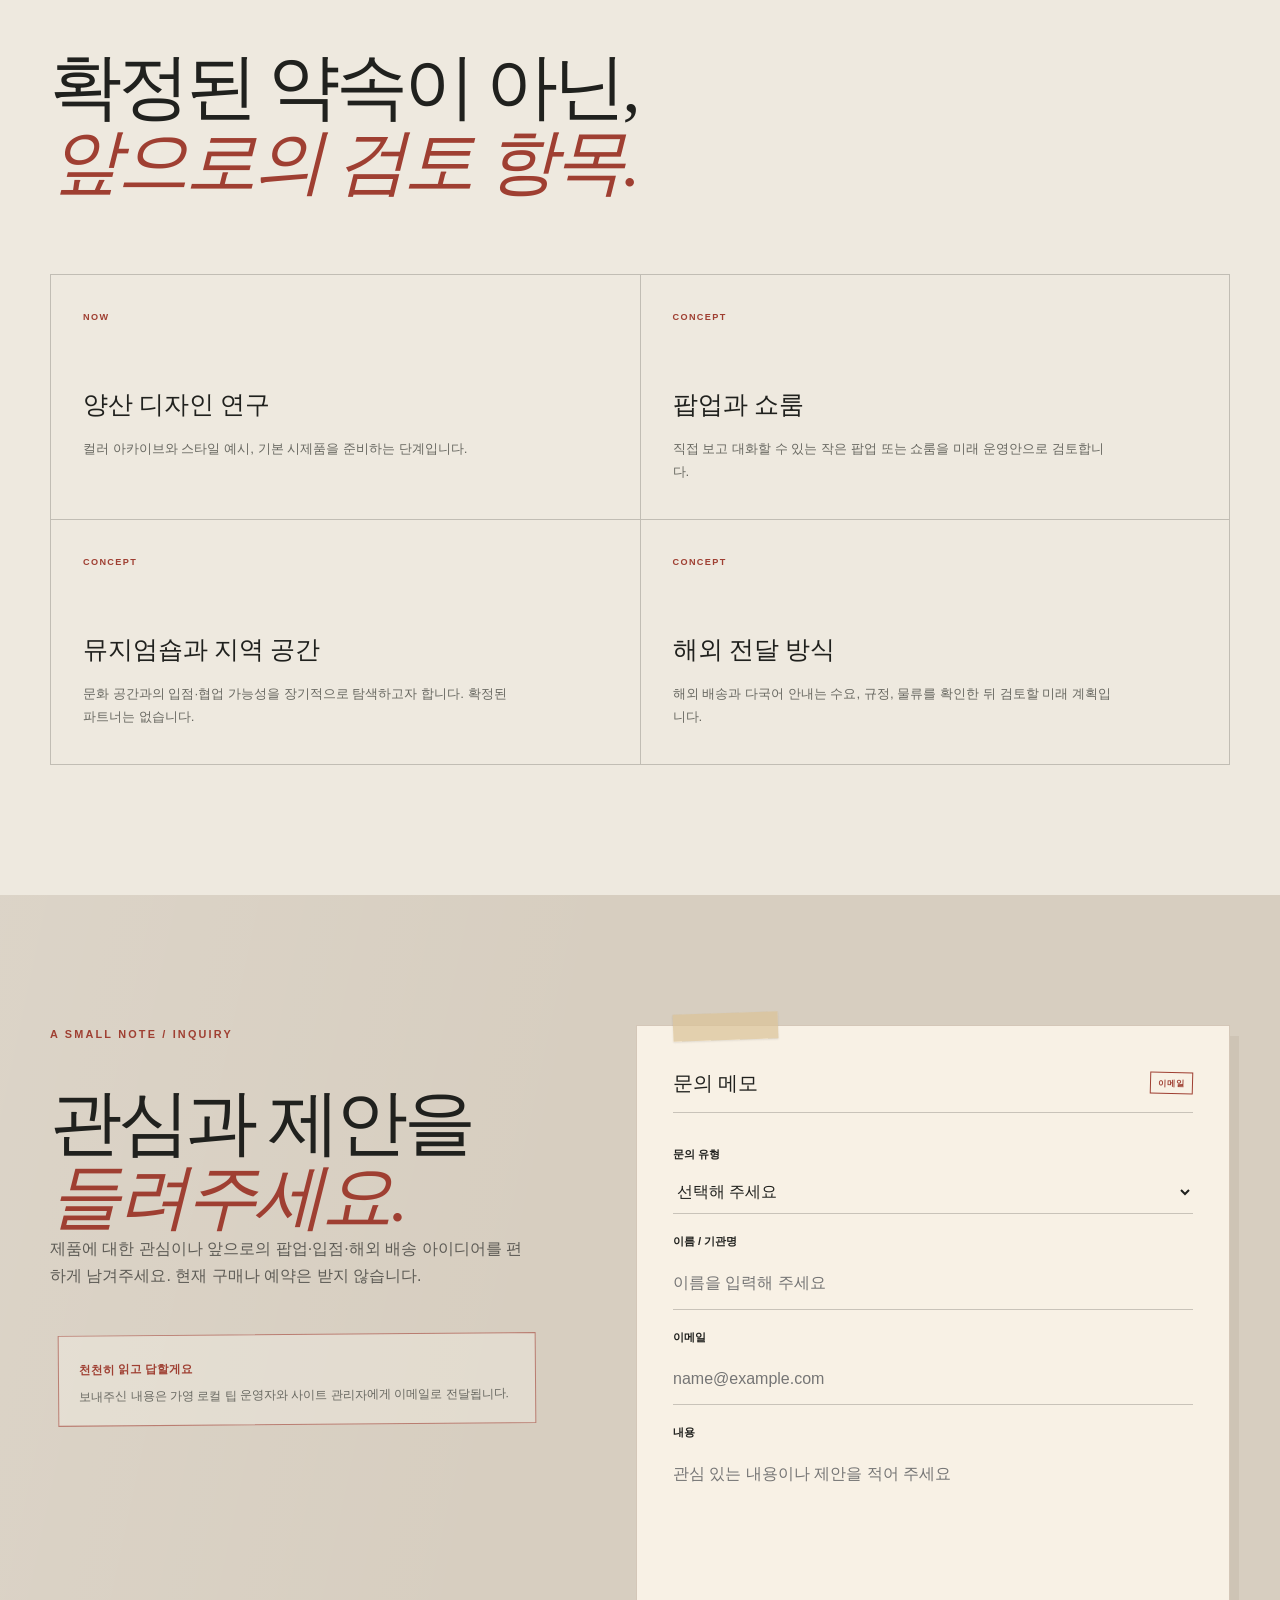
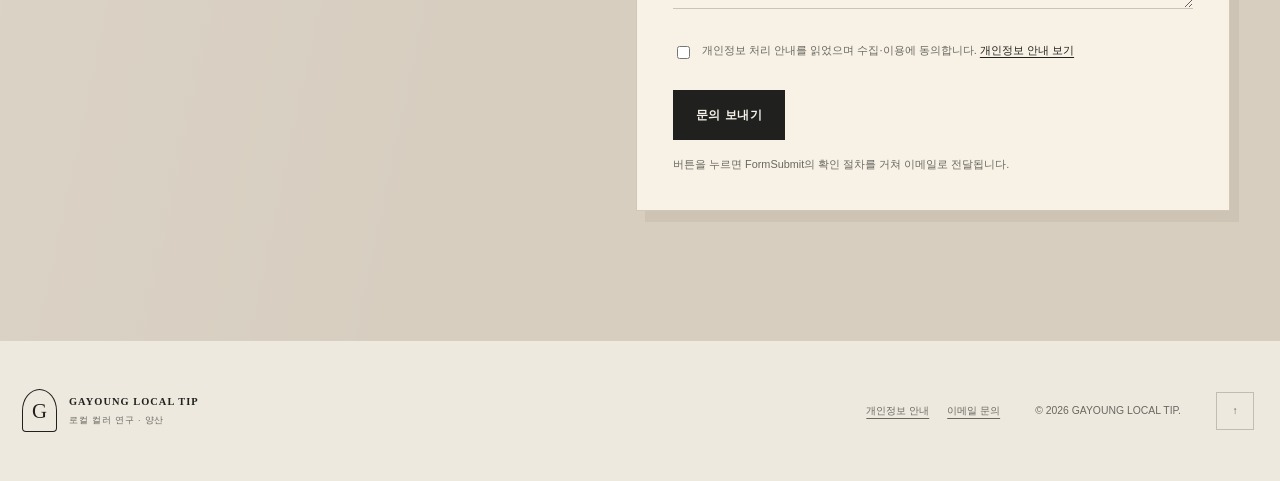
==== commit a8975518: "Refine homepage imagery and nail studies" ====
--- a/index.html
+++ b/index.html
@@ -60,11 +60,11 @@
         <p class="proof-note" data-i18n="heroNote">이 사이트의 제품과 패키지는 브랜드 방향을 설명하기 위한 스타일 예시이며, 현재 판매 중인 완제품이 아닙니다.</p>
       </div>
 
-      <figure class="hero-portrait reveal">
+      <figure class="hero-portrait archive-visual reveal">
         <div class="portrait-frame">
-          <img src="images/gayoung-founder.jpg" alt="네일 아티스트 김가영의 초상" data-i18n-alt="founderAlt" width="1200" height="1842">
-        </div>
-        <figcaption><span>01</span><span data-i18n="portraitCaption">김가영 · 네일 아티스트 / 양산</span></figcaption>
+          <img src="images/yangsan-nail-archive.jpg" alt="양산의 장소에서 색을 가져온 네일 디자인 아카이브" data-i18n-alt="heroVisualAlt" width="1760" height="960">
+        </div>
+        <figcaption><span>01</span><span data-i18n="heroVisualCaption">양산 네일 디자인 아카이브 · 콘셉트 이미지</span></figcaption>
       </figure>
 
       <div class="hero-index" aria-hidden="true"><span>LOCAL</span><span>COLOR</span><span>ARCHIVE</span></div>
@@ -104,17 +104,17 @@
       <div class="study-list">
         <article class="study study-a reveal">
           <figure class="study-art place-photo"><span class="photo-tape" aria-hidden="true"></span><img src="images/place-tongdosa.jpg" alt="통도사의 단청과 건축 색채" data-i18n-alt="place1Alt" width="1200" height="750" loading="lazy"><figcaption><span data-i18n="place1Caption">통도사 · 선정 사진</span><span class="photo-credit" data-i18n="place1Credit">선정 사진 · TONY 제공</span></figcaption></figure>
-          <div class="study-copy"><p>YANGSAN STUDY 01</p><h3 data-i18n="study1Title">통도사 단청</h3><p data-i18n="study1Body">청록과 주홍, 금빛 선의 질서를 현대적인 간격과 면으로 풀어보는 디자인 연구.</p><span class="tag" data-i18n="development">개발 중 · 스타일 예시</span></div>
+          <div class="study-copy"><figure class="nail-swatch"><img src="images/nail-tongdosa.jpg" alt="통도사 단청에서 색을 가져온 네일 디자인 시안" data-i18n-alt="nail1Alt" width="720" height="720" loading="lazy"><figcaption data-i18n="nail1Caption">단청 네일 디자인 시안</figcaption></figure><p>YANGSAN STUDY 01</p><h3 data-i18n="study1Title">통도사 단청</h3><p data-i18n="study1Body">청록과 주홍, 금빛 선의 질서를 현대적인 간격과 면으로 풀어보는 디자인 연구.</p><span class="tag" data-i18n="development">개발 중 · 스타일 예시</span></div>
         </article>
 
         <article class="study study-b reveal">
           <figure class="study-art place-photo"><span class="photo-tape" aria-hidden="true"></span><img src="images/place-wondong.jpg" alt="원동의 매화가 핀 봄 풍경" data-i18n-alt="place2Alt" width="1200" height="750" loading="lazy"><figcaption><span data-i18n="place2Caption">원동 매화 · 선정 사진</span><span class="photo-credit" data-i18n="place2Credit">선정 사진 · TONY 제공</span></figcaption></figure>
-          <div class="study-copy"><p>YANGSAN STUDY 02</p><h3 data-i18n="study2Title">원동 매화</h3><p data-i18n="study2Body">옅은 꽃잎과 짙은 가지가 만드는 봄의 대비를 담백한 표면과 포인트로 번역하는 연구.</p><span class="tag" data-i18n="development">개발 중 · 스타일 예시</span></div>
+          <div class="study-copy"><figure class="nail-swatch"><img src="images/nail-wondong.jpg" alt="원동 매화를 담은 네일 디자인 시안" data-i18n-alt="nail2Alt" width="720" height="720" loading="lazy"><figcaption data-i18n="nail2Caption">매화 네일 디자인 시안</figcaption></figure><p>YANGSAN STUDY 02</p><h3 data-i18n="study2Title">원동 매화</h3><p data-i18n="study2Body">옅은 꽃잎과 짙은 가지가 만드는 봄의 대비를 담백한 표면과 포인트로 번역하는 연구.</p><span class="tag" data-i18n="development">개발 중 · 스타일 예시</span></div>
         </article>
 
         <article class="study study-c reveal">
           <figure class="study-art place-photo"><span class="photo-tape" aria-hidden="true"></span><img src="images/place-hwangsan.jpg" alt="황산공원의 강변과 초록 풍경" data-i18n-alt="place3Alt" width="1200" height="750" loading="lazy"><figcaption><span data-i18n="place3Caption">황산공원 · 선정 사진</span><span class="photo-credit" data-i18n="place3Credit">선정 사진 · TONY 제공</span></figcaption></figure>
-          <div class="study-copy"><p>YANGSAN STUDY 03</p><h3 data-i18n="study3Title">황산공원</h3><p data-i18n="study3Body">강변의 수평선과 풀의 움직임에서 편안한 초록의 층위를 찾는 디자인 연구.</p><span class="tag" data-i18n="development">개발 중 · 스타일 예시</span></div>
+          <div class="study-copy"><figure class="nail-swatch"><img src="images/nail-hwangsan.jpg" alt="황산공원의 초록을 담은 네일 디자인 시안" data-i18n-alt="nail3Alt" width="720" height="720" loading="lazy"><figcaption data-i18n="nail3Caption">초록 네일 디자인 시안</figcaption></figure><p>YANGSAN STUDY 03</p><h3 data-i18n="study3Title">황산공원</h3><p data-i18n="study3Body">강변의 수평선과 풀의 움직임에서 편안한 초록의 층위를 찾는 디자인 연구.</p><span class="tag" data-i18n="development">개발 중 · 스타일 예시</span></div>
         </article>
       </div>
     </section>
@@ -173,7 +173,8 @@
         <p data-i18n="founderLabel">만드는 사람</p>
       </header>
       <div class="founder-layout">
-        <div class="founder-name reveal"><p>KIM GAYOUNG</p><h2 data-i18n-html="founderTitle"><span class="title-line">고향의 색을</span><span class="title-line"><em>직접 고르는 사람.</em></span></h2></div>
+        <figure class="founder-portrait reveal"><span class="photo-tape" aria-hidden="true"></span><img src="images/gayoung-founder.jpg" alt="네일 아티스트 김가영의 초상" data-i18n-alt="founderAlt" width="1200" height="1842" loading="lazy"><figcaption data-i18n="portraitCaption">김가영 · 네일 아티스트 / 양산</figcaption></figure>
+        <div class="founder-name reveal"><p>KIM GAYOUNG</p><h2 data-i18n-html="founderTitle"><span class="title-line">고향의 색을</span><span class="title-line"><em>직접 고르는</em></span><span class="title-line"><em>사람.</em></span></h2></div>
         <div class="founder-text reveal"><p class="lead" data-i18n="founderLead">김가영은 네일을 전공하고 3년 넘게 현장에서 고객을 만나 온 네일 아티스트입니다.</p><p data-i18n="founderBody">거창한 기술이나 빠른 확장보다 손끝에서 실제로 느껴지는 균형과 만족을 먼저 봅니다. 지역을 존중하는 방식으로 자료를 찾고, 만들고, 반응을 들으며 브랜드의 기준을 세워가고 있습니다.</p><p class="signature">Gayoung Kim <span>Founder / Nail Artist</span></p></div>
       </div>
     </section>
--- a/styles.css
+++ b/styles.css
@@ -63,7 +63,7 @@
 .language button.active{color:var(--red);text-decoration:underline;text-underline-offset:4px}
 .menu-toggle{display:none;border:0;background:none}
 
-.hero{position:relative;min-height:860px;width:min(1340px,calc(100% - 44px));margin:auto;padding:150px 0 70px;display:grid;grid-template-columns:1.02fr .78fr;gap:clamp(50px,7vw,120px);align-items:center}
+.hero{position:relative;min-height:780px;width:min(1340px,calc(100% - 44px));margin:auto;padding:145px 0 70px;display:grid;grid-template-columns:.9fr 1.1fr;gap:clamp(42px,5vw,82px);align-items:center}
 .hero-copy{padding-left:clamp(0px,4vw,70px)}
 .issue{margin-bottom:52px;color:var(--red)}
 .hero-lead{max-width:590px;margin-bottom:0;color:#50514b;font-size:1rem;line-height:1.85;word-break:keep-all}
@@ -72,6 +72,9 @@
 .hero-portrait{position:relative;margin:0;align-self:stretch;min-height:620px}
 .portrait-frame{height:100%;overflow:hidden;background:#b8aea0}
 .portrait-frame img{width:100%;height:100%;object-fit:cover;object-position:center 28%;filter:saturate(.84) contrast(.98)}
+.archive-visual{align-self:center;min-height:0;transform:rotate(.18deg)}
+.archive-visual .portrait-frame{height:auto;aspect-ratio:11/6;border:1px solid var(--line);box-shadow:7px 9px 0 rgba(159,63,50,.07)}
+.archive-visual .portrait-frame img{object-position:center;filter:saturate(.88) contrast(.98)}
 .hero-portrait figcaption{position:absolute;right:0;bottom:0;left:0;display:flex;justify-content:space-between;gap:20px;padding:12px 14px;background:rgba(32,33,30,.88);color:#f4efe6;font-size:.62rem;letter-spacing:.08em}
 .hero-index{position:absolute;right:-15px;top:120px;display:flex;gap:13px;writing-mode:vertical-rl;font-family:var(--serif);font-size:.65rem;letter-spacing:.18em;color:var(--muted)}
 .ticker{overflow:hidden;border-block:1px solid var(--line);padding:14px 0;color:var(--red)}
@@ -112,8 +115,13 @@
 .plum-motif::after{width:38px;height:38px;left:62%;top:28%;border-radius:50%;background:#e9c5c6;box-shadow:-80px 74px 0 7px #d8a4a6,105px 105px 0 3px #efceca,175px -20px 0 #cb8f94}
 .river-motif{background:linear-gradient(170deg,#d9cfaa 0 30%,#88967a 30.5% 58%,#3f665d 58.5%)}
 .river-motif::after{position:absolute;left:-10%;right:-10%;bottom:24%;height:22%;border-top:2px solid rgba(255,255,255,.7);border-radius:50%;content:"";transform:rotate(-5deg);box-shadow:0 -16px 0 rgba(255,255,255,.22)}
-.study-copy{padding-bottom:10px}
-.study-copy>p:first-child{margin-bottom:32px;color:var(--red);font-size:.61rem;font-weight:700;letter-spacing:.17em}
+.study-copy{position:relative;padding-bottom:10px}
+.nail-swatch{width:min(185px,74%);margin:0 0 30px auto;text-align:center;transform:rotate(1.1deg)}
+.study-b .nail-swatch{margin-right:auto;margin-left:0;transform:rotate(-1.3deg)}
+.study-c .nail-swatch{transform:rotate(.5deg)}
+.nail-swatch img{width:100%;aspect-ratio:1;object-fit:cover;border:8px solid var(--paper-light);border-radius:50%;outline:1px solid var(--line);box-shadow:6px 8px 0 rgba(64,93,82,.1)}
+.nail-swatch figcaption{margin-top:9px;color:var(--muted);font-size:.57rem;letter-spacing:.05em}
+.study-copy>p:first-of-type{margin-bottom:32px;color:var(--red);font-size:.61rem;font-weight:700;letter-spacing:.17em}
 .study-copy h3{margin-bottom:15px;font-family:var(--serif);font-size:clamp(2rem,3vw,3.1rem);font-weight:400;letter-spacing:-.04em}
 .study-copy>p:not(:first-child){color:var(--muted);font-size:.88rem}
 .tag{display:inline-block;margin-top:15px;padding:5px 9px;border:1px solid var(--line);font-size:.62rem;color:var(--red)}
@@ -170,7 +178,10 @@
 .future-note span{color:var(--muted)}
 
 .founder{padding-top:80px}
-.founder-layout{display:grid;grid-template-columns:1.1fr .7fr;gap:110px;align-items:end}
+.founder-layout{display:grid;grid-template-columns:minmax(220px,.62fr) 1fr .72fr;gap:50px;align-items:end}
+.founder-portrait{position:relative;margin:0;background:var(--paper-light);border:1px solid var(--line);box-shadow:7px 9px 0 rgba(159,63,50,.07);transform:rotate(-.45deg)}
+.founder-portrait img{width:100%;height:clamp(340px,34vw,470px);object-fit:cover;object-position:center 72%;filter:saturate(.82) contrast(.98)}
+.founder-portrait figcaption{padding:10px 12px;color:var(--muted);font-size:.58rem;letter-spacing:.05em}
 .founder-name>p{margin-bottom:40px;color:var(--red);font-size:.66rem;font-weight:700;letter-spacing:.2em}
 .founder-text>p:not(.lead,.signature){color:var(--muted)}
 .signature{margin-top:50px;font-family:cursive;font-size:1.8rem;color:var(--red)}
@@ -225,10 +236,13 @@
   .menu-toggle{display:flex;width:34px;height:34px;flex-direction:column;justify-content:center;gap:6px;order:2}
   .menu-toggle span:not(.sr-only){width:24px;height:1px;background:var(--ink)}
   .language{order:1;margin-left:0}
-  .hero{grid-template-columns:1fr 1fr;gap:40px;min-height:760px}
+  .hero{grid-template-columns:.9fr 1.1fr;gap:34px;min-height:700px}
   .hero-copy{padding-left:0}
   .hero-index{display:none}
-  .story-layout,.founder-layout{gap:60px}
+  .story-layout{gap:60px}
+  .founder-layout{grid-template-columns:minmax(220px,.72fr) 1fr;gap:50px}
+  .founder-portrait{grid-row:1/3}
+  .founder-text{grid-column:2}
   .studies-intro{grid-template-columns:1fr}
   .object-inner,.inquiry-inner{gap:55px}
   .film-layout{gap:45px}
@@ -264,6 +278,8 @@
   .hero-portrait{min-height:0;height:auto;align-self:auto}
   .portrait-frame{height:auto;aspect-ratio:4/5}
   .portrait-frame img{object-position:center 25%}
+  .archive-visual .portrait-frame{aspect-ratio:11/6}
+  .archive-visual .portrait-frame img{object-position:center}
   .ticker>div{font-size:.95rem}
   .story-layout{display:flex;flex-direction:column;gap:36px}
   .story-layout blockquote{order:3;margin:5px 0 0;font-size:1.2rem}
@@ -278,7 +294,10 @@
   .place-photo img{aspect-ratio:8/5}
   .place-photo figcaption{flex-direction:column;gap:4px}
   .place-photo figcaption a{text-align:left}
-  .study-copy>p:first-child{margin-bottom:15px}
+  .nail-swatch,.study-b .nail-swatch,.study-c .nail-swatch{width:138px;margin:0 0 16px 8px;transform:rotate(-.8deg)}
+  .study-b .nail-swatch{margin-left:auto;margin-right:8px;transform:rotate(1deg)}
+  .nail-swatch img{border-width:6px}
+  .study-copy>p:first-of-type{margin-bottom:15px}
   .object-inner,.inquiry-inner{grid-template-columns:1fr;gap:55px}
   .concept-image-main{min-height:0;aspect-ratio:1.35/1}
   .concept-image-detail{min-height:0;aspect-ratio:1.55/1;margin-top:-38px}
@@ -293,7 +312,11 @@
   .future-note{grid-template-columns:1fr;padding:14px}
   .future-note img{height:auto;aspect-ratio:1.7/1}
   .future-note p{grid-template-columns:1fr;gap:8px}
-  .founder-layout{grid-template-columns:1fr;gap:45px}
+  .founder-layout{grid-template-columns:1fr;gap:34px}
+  .founder-name h2{font-size:clamp(2.45rem,11vw,3.25rem)}
+  .founder-portrait{grid-row:auto;width:min(82%,330px)}
+  .founder-portrait img{height:420px;object-position:center 72%}
+  .founder-text{grid-column:auto}
   .plan-grid{grid-template-columns:1fr}
   .plan-grid article{min-height:220px;padding:24px}
   .inquiry-form{padding:32px 20px 24px;transform:none}
